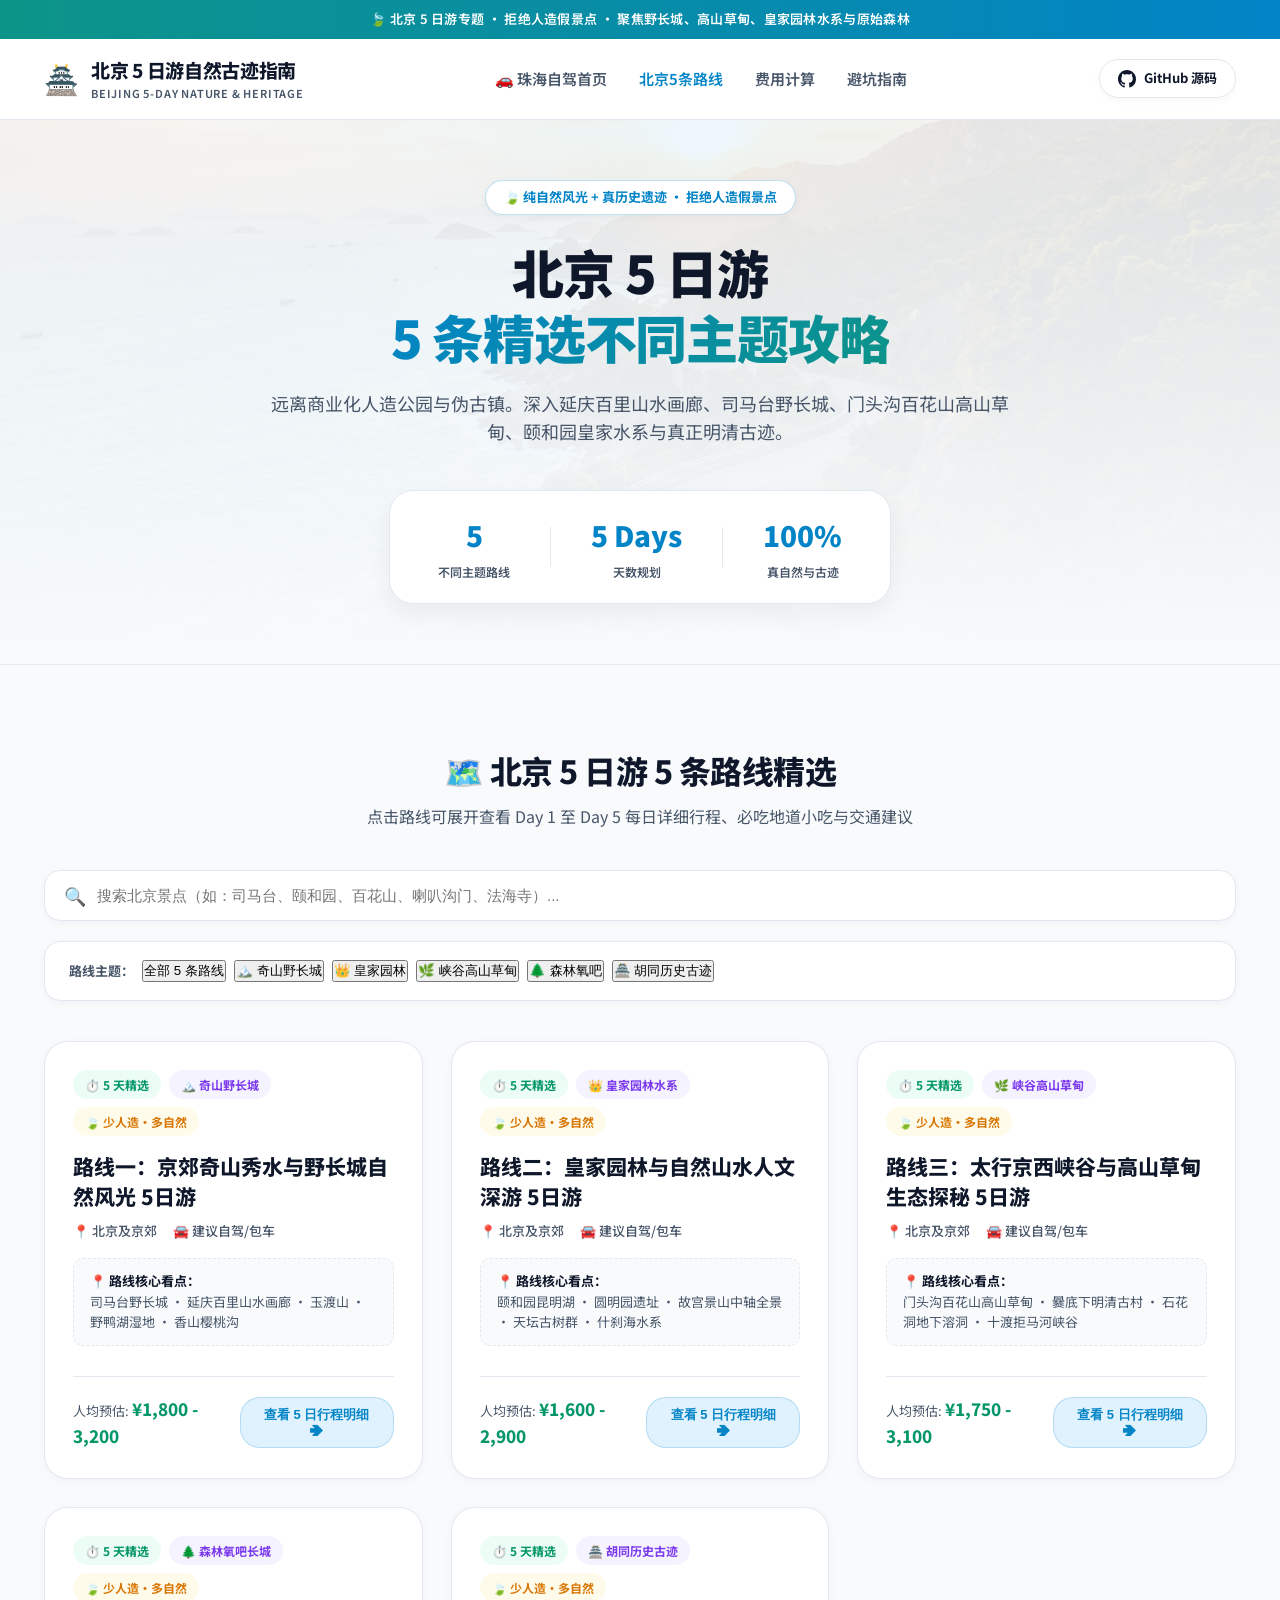
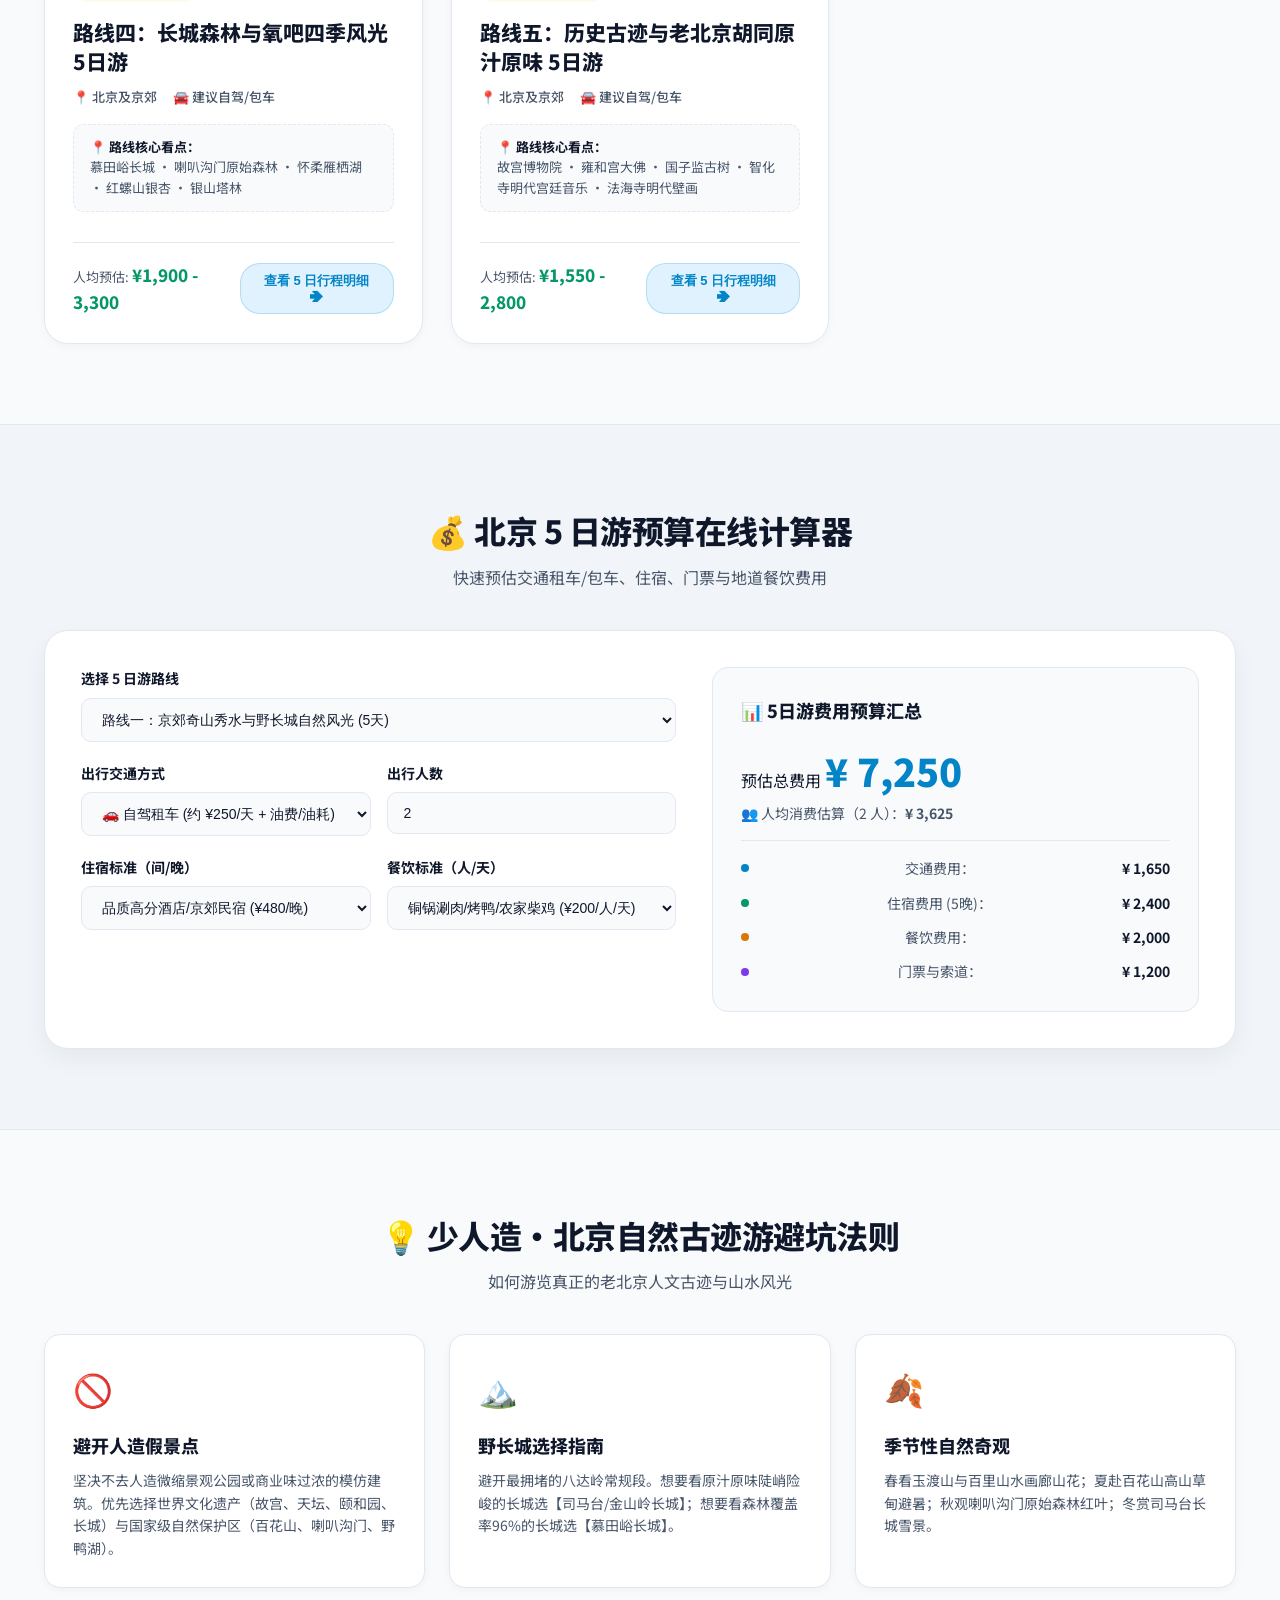
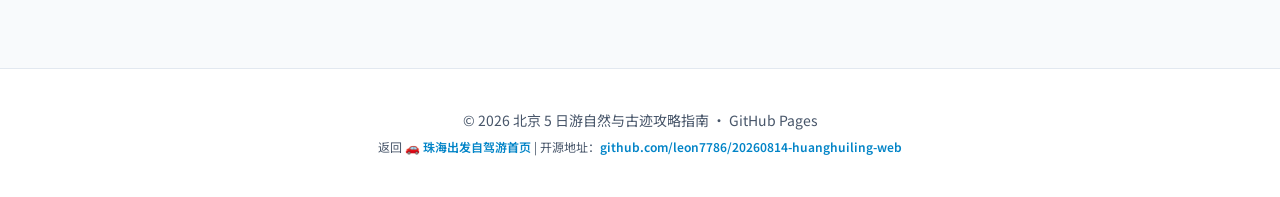
==== beijing-5days.html @ 75455cc8 "feat: Add Beijing 5-day nature and heritage travel page with 5 itineraries" ====
<!DOCTYPE html>
<html lang="zh-CN">
<head>
  <meta charset="UTF-8">
  <meta name="viewport" content="width=device-width, initial-scale=1.0">
  <title>北京 5 日游精选攻略 · 少人造多自然古迹 (5条线路大全)</title>
  <meta name="description" content="北京 5 日游纯自然风光与历史古迹精选攻略，涵盖野长城、高山草甸、皇家山水园林、京郊天坑峡谷与地道胡同，拒绝人造假景点。">
  <meta name="keywords" content="北京5日游, 北京自驾游, 司马台长城, 颐和园, 百花山, 喇叭沟门, 百里山水画廊, 野鸭湖">
  
  <!-- Fonts -->
  <link rel="preconnect" href="https://fonts.googleapis.com">
  <link rel="preconnect" href="https://fonts.gstatic.com" crossorigin>
  <link href="https://fonts.googleapis.com/css2?family=Noto+Sans+SC:wght@300;400;500;700;900&family=Plus+Jakarta+Sans:wght@400;600;700;800&display=swap" rel="stylesheet">
  
  <!-- Styles -->
  <link rel="stylesheet" href="css/style.css">
</head>
<body>

  <!-- Top Announcement Bar -->
  <div class="top-announcement">
    <span>🍃 北京 5 日游专题 · 拒绝人造假景点 · 聚焦野长城、高山草甸、皇家园林水系与原始森林</span>
  </div>

  <!-- Header / Navigation -->
  <header class="navbar">
    <div class="container nav-content">
      <div class="logo">
        <span class="logo-icon">🏯</span>
        <div class="logo-text">
          <span class="brand-title">北京 5 日游自然古迹指南</span>
          <span class="brand-subtitle">Beijing 5-Day Nature & Heritage</span>
        </div>
      </div>
      <nav class="nav-links">
        <a href="index.html" class="nav-link">🚗 珠海自驾首页</a>
        <a href="#routes" class="nav-link active">北京5条路线</a>
        <a href="#calculator" class="nav-link">费用计算</a>
        <a href="#guide" class="nav-link">避坑指南</a>
      </nav>
      <a href="https://github.com/leon7786/20260814-huanghuiling-web" target="_blank" class="github-btn">
        <svg width="18" height="18" viewBox="0 0 24 24" fill="currentColor"><path d="M12 0C5.37 0 0 5.37 0 12c0 5.31 3.435 9.795 8.205 11.385.6.105.825-.255.825-.57 0-.285-.015-1.23-.015-2.235-3.015.555-3.795-.735-4.035-1.41-.135-.345-.72-1.41-1.23-1.695-.42-.225-1.02-.78-.015-.795.945-.015 1.62.87 1.845 1.23 1.08 1.815 2.805 1.305 3.495.99.105-.78.42-1.305.765-1.605-2.67-.3-5.46-1.335-5.46-5.925 0-1.305.465-2.385 1.23-3.225-.12-.3-.54-1.53.12-3.18 0 0 1.005-.315 3.3 1.23.96-.27 1.98-.405 3-.405s2.04.135 3 .405c2.295-1.56 3.3-1.23 3.3-1.23.66 1.65.24 2.88.12 3.18.765.84 1.23 1.905 1.23 3.225 0 4.605-2.805 5.625-5.475 5.925.435.375.81 1.095.81 2.22 0 1.605-.015 2.895-.015 3.3 0 .315.225.69.825.57A12.02 12.02 0 0024 12c0-6.63-5.37-12-12-12z"/></svg>
        GitHub 源码
      </a>
    </div>
  </header>

  <!-- Hero Section -->
  <section class="hero">
    <div class="hero-bg" style="background-image: url('images/hero.jpg');"></div>
    <div class="hero-overlay"></div>
    <div class="container hero-content">
      <div class="badge-pill">🍃 纯自然风光 + 真历史遗迹 · 拒绝人造假景点</div>
      <h1 class="hero-title">北京 5 日游<br><span class="highlight-text">5 条精选不同主题攻略</span></h1>
      <p class="hero-desc">远离商业化人造公园与伪古镇。深入延庆百里山水画廊、司马台野长城、门头沟百花山高山草甸、颐和园皇家水系与真正明清古迹。</p>
      
      <!-- Quick Stats Counter -->
      <div class="hero-stats">
        <div class="stat-card">
          <span class="stat-num">5</span>
          <span class="stat-label">不同主题路线</span>
        </div>
        <div class="stat-divider"></div>
        <div class="stat-card">
          <span class="stat-num">5 Days</span>
          <span class="stat-label">天数规划</span>
        </div>
        <div class="stat-divider"></div>
        <div class="stat-card">
          <span class="stat-num">100%</span>
          <span class="stat-label">真自然与古迹</span>
        </div>
      </div>
    </div>
  </section>

  <!-- Route Search & Filter Section -->
  <section id="routes" class="section">
    <div class="container">
      <div class="section-header">
        <h2 class="section-title">🗺️ 北京 5 日游 5 条路线精选</h2>
        <p class="section-subtitle">点击路线可展开查看 Day 1 至 Day 5 每日详细行程、必吃地道小吃与交通建议</p>
      </div>

      <!-- Controls & Search -->
      <div class="control-panel">
        <div class="search-box">
          <span class="search-icon">🔍</span>
          <input type="text" id="bjSearchInput" placeholder="搜索北京景点（如：司马台、颐和园、百花山、喇叭沟门、法海寺）...">
        </div>

        <div class="filter-bar">
          <div class="filter-group">
            <span class="filter-label">路线主题：</span>
            <button class="bj-filter-btn active" data-theme="all">全部 5 条路线</button>
            <button class="bj-filter-btn" data-theme="wild">🏔️ 奇山野长城</button>
            <button class="bj-filter-btn" data-theme="imperial">👑 皇家园林</button>
            <button class="bj-filter-btn" data-theme="meadow">🌿 峡谷高山草甸</button>
            <button class="bj-filter-btn" data-theme="forest">🌲 森林氧吧</button>
            <button class="bj-filter-btn" data-theme="heritage">🏯 胡同历史古迹</button>
          </div>
        </div>
      </div>

      <!-- Routes Cards Grid -->
      <div class="routes-grid" id="bjRoutesContainer">
        <!-- Rendered dynamically via js/beijing.js -->
      </div>
    </div>
  </section>

  <!-- Interactive Detail Modal -->
  <div class="modal-overlay" id="routeModal">
    <div class="modal-card">
      <button class="modal-close" id="modalClose">&times;</button>
      <div class="modal-header" id="modalHeader"></div>
      <div class="modal-body" id="modalBody"></div>
      <div class="modal-footer" id="modalFooter">
        <button class="btn-secondary" onclick="window.print()">🖨️ 打印/导出行程</button>
        <button class="btn-primary" onclick="closeModal()">关闭</button>
      </div>
    </div>
  </div>

  <!-- Beijing Budget Calculator Section -->
  <section id="calculator" class="section alt-bg">
    <div class="container">
      <div class="section-header">
        <h2 class="section-title">💰 北京 5 日游预算在线计算器</h2>
        <p class="section-subtitle">快速预估交通租车/包车、住宿、门票与地道餐饮费用</p>
      </div>

      <div class="calculator-card">
        <div class="calc-form">
          <div class="form-group">
            <label>选择 5 日游路线</label>
            <select id="bjCalcRoute" class="form-control">
              <option value="1">路线一：京郊奇山秀水与野长城自然风光 (5天)</option>
              <option value="2">路线二：皇家园林与自然山水人文深游 (5天)</option>
              <option value="3">路线三：太行京西峡谷与高山草甸生态探秘 (5天)</option>
              <option value="4">路线四：长城森林与氧吧四季风光 (5天)</option>
              <option value="5">路线五：历史古迹与老北京胡同原汁原味 (5天)</option>
            </select>
          </div>

          <div class="form-row">
            <div class="form-group">
              <label>出行交通方式</label>
              <select id="bjCalcTransport" class="form-control">
                <option value="rental">🚗 自驾租车 (约 ¥250/天 + 油费/油耗)</option>
                <option value="subway">🚇 公交地铁/打车结合 (约 ¥60/人/天)</option>
                <option value="charter">🚐 京郊景区包车 (约 ¥600/天)</option>
              </select>
            </div>
            <div class="form-group">
              <label>出行人数</label>
              <input type="number" id="bjCalcPeople" class="form-control" value="2" min="1" max="6">
            </div>
          </div>

          <div class="form-row">
            <div class="form-group">
              <label>住宿标准（间/晚）</label>
              <select id="bjCalcHotel" class="form-control">
                <option value="280">经济舒适连锁 (¥280/晚)</option>
                <option value="480" selected>品质高分酒店/京郊民宿 (¥480/晚)</option>
                <option value="850">高端观景/四合院精品 (¥850/晚)</option>
              </select>
            </div>
            <div class="form-group">
              <label>餐饮标准（人/天）</label>
              <select id="bjCalcFood" class="form-control">
                <option value="100">平价小吃与面馆 (¥100/人/天)</option>
                <option value="200" selected>铜锅涮肉/烤鸭/农家柴鸡 (¥200/人/天)</option>
                <option value="350">精致宫廷菜与高分餐馆 (¥350/人/天)</option>
              </select>
            </div>
          </div>
        </div>

        <div class="calc-result">
          <h3 class="result-title">📊 5日游费用预算汇总</h3>
          <div class="result-total">
            <span class="total-label">预估总费用</span>
            <span class="total-amount" id="bjTotalAmount">¥ 4,850</span>
          </div>
          <div class="result-per-person">
            👥 人均消费估算（<span id="bjPeopleCountText">2</span> 人）：<strong id="bjPerPersonAmount">¥ 2,425</strong>
          </div>
          
          <div class="result-breakdown">
            <div class="bd-item"><span class="dot fuel"></span> 交通费用：<strong id="bjBdTrans">¥ 1,250</strong></div>
            <div class="bd-item"><span class="dot hotel"></span> 住宿费用 (5晚)：<strong id="bjBdHotel">¥ 2,400</strong></div>
            <div class="bd-item"><span class="dot food"></span> 餐饮费用：<strong id="bjBdFood">¥ 2,000</strong></div>
            <div class="bd-item"><span class="dot tolls"></span> 门票与索道：<strong id="bjBdTickets">¥ 600</strong></div>
          </div>
        </div>
      </div>
    </div>
  </section>

  <!-- Beijing Travel Tips Section -->
  <section id="guide" class="section">
    <div class="container">
      <div class="section-header">
        <h2 class="section-title">💡 少人造·北京自然古迹游避坑法则</h2>
        <p class="section-subtitle">如何游览真正的老北京人文古迹与山水风光</p>
      </div>

      <div class="guide-grid">
        <div class="guide-card">
          <div class="guide-icon">🚫</div>
          <h3>避开人造假景点</h3>
          <p>坚决不去人造微缩景观公园或商业味过浓的模仿建筑。优先选择世界文化遗产（故宫、天坛、颐和园、长城）与国家级自然保护区（百花山、喇叭沟门、野鸭湖）。</p>
        </div>

        <div class="guide-card">
          <div class="guide-icon">🏔️</div>
          <h3>野长城选择指南</h3>
          <p>避开最拥堵的八达岭常规段。想要看原汁原味陡峭险峻的长城选【司马台/金山岭长城】；想要看森林覆盖率96%的长城选【慕田峪长城】。</p>
        </div>

        <div class="guide-card">
          <div class="guide-icon">🍂</div>
          <h3>季节性自然奇观</h3>
          <p>春看玉渡山与百里山水画廊山花；夏赴百花山高山草甸避暑；秋观喇叭沟门原始森林红叶；冬赏司马台长城雪景。</p>
        </div>
      </div>
    </div>
  </section>

  <!-- Footer -->
  <footer class="footer">
    <div class="container footer-content">
      <p>© 2026 北京 5 日游自然与古迹攻略指南 · GitHub Pages</p>
      <p class="footer-sub">返回 <a href="index.html">🚗 珠海出发自驾游首页</a> | 开源地址：<a href="https://github.com/leon7786/20260814-huanghuiling-web" target="_blank">github.com/leon7786/20260814-huanghuiling-web</a></p>
    </div>
  </footer>

  <script src="js/beijing.js"></script>
</body>
</html>
---- css/style.css ----
/* 🎨 珠海自驾游指南 - 浅色清新风格 (Light Fresh Theme) */
:root {
  --bg-main: #f8fafc;
  --bg-card: #ffffff;
  --bg-card-hover: #ffffff;
  --bg-alt: #f1f5f9;
  --bg-accent: #e0f2fe;

  --text-main: #0f172a;
  --text-muted: #475569;
  --text-dim: #94a3b8;
  
  --primary: #0284c7;
  --primary-hover: #0369a1;
  --primary-light: #e0f2fe;
  --primary-glow: rgba(2, 132, 199, 0.12);

  --accent-emerald: #059669;
  --accent-emerald-bg: #ecfdf5;
  --accent-amber: #d97706;
  --accent-amber-bg: #fffbeb;
  --accent-purple: #7c3aed;
  --accent-purple-bg: #f5f3ff;
  --accent-rose: #e11d48;
  --accent-rose-bg: #fff1f2;

  --border-color: #e2e8f0;
  --border-active: #0284c7;
  
  --shadow-sm: 0 2px 8px rgba(15, 23, 42, 0.04);
  --shadow-md: 0 10px 25px rgba(15, 23, 42, 0.05);
  --shadow-lg: 0 20px 40px rgba(15, 23, 42, 0.08);

  --radius-sm: 10px;
  --radius-md: 16px;
  --radius-lg: 24px;
  
  --font-sans: 'Noto Sans SC', 'Plus Jakarta Sans', system-ui, -apple-system, sans-serif;
  --transition: all 0.3s cubic-bezier(0.4, 0, 0.2, 1);
}

* {
  box-sizing: border-box;
  margin: 0;
  padding: 0;
}

body {
  background-color: var(--bg-main);
  color: var(--text-main);
  font-family: var(--font-sans);
  line-height: 1.6;
  -webkit-font-smoothing: antialiased;
}

.container {
  max-width: 1240px;
  margin: 0 auto;
  padding: 0 24px;
}

/* Top Announcement Bar */
.top-announcement {
  background: linear-gradient(90deg, #0d9488 0%, #0284c7 100%);
  color: #ffffff;
  text-align: center;
  font-size: 13px;
  font-weight: 600;
  padding: 9px 16px;
  letter-spacing: 0.3px;
}

/* Header & Navbar */
.navbar {
  position: sticky;
  top: 0;
  z-index: 100;
  background: rgba(255, 255, 255, 0.88);
  backdrop-filter: blur(16px);
  border-bottom: 1px solid var(--border-color);
  padding: 16px 0;
}

.nav-content {
  display: flex;
  align-items: center;
  justify-content: space-between;
}

.logo {
  display: flex;
  align-items: center;
  gap: 12px;
}

.logo-icon {
  font-size: 28px;
}

.logo-text {
  display: flex;
  flex-direction: column;
}

.brand-title {
  font-weight: 800;
  font-size: 19px;
  color: var(--text-main);
  letter-spacing: -0.3px;
}

.brand-subtitle {
  font-size: 11px;
  color: var(--text-muted);
  text-transform: uppercase;
  letter-spacing: 0.8px;
  font-weight: 600;
}

.nav-links {
  display: flex;
  gap: 32px;
}

.nav-link {
  color: var(--text-muted);
  text-decoration: none;
  font-weight: 600;
  font-size: 15px;
  transition: var(--transition);
}

.nav-link:hover, .nav-link.active {
  color: var(--primary);
}

.github-btn {
  display: flex;
  align-items: center;
  gap: 8px;
  background: #ffffff;
  border: 1px solid var(--border-color);
  color: var(--text-main);
  padding: 8px 18px;
  border-radius: 30px;
  font-size: 13px;
  font-weight: 700;
  text-decoration: none;
  box-shadow: var(--shadow-sm);
  transition: var(--transition);
}

.github-btn:hover {
  background: var(--primary);
  color: #ffffff;
  border-color: var(--primary);
}

/* Hero Section */
.hero {
  position: relative;
  min-height: 520px;
  display: flex;
  align-items: center;
  justify-content: center;
  text-align: center;
  overflow: hidden;
  border-bottom: 1px solid var(--border-color);
  background: radial-gradient(circle at 50% 10%, #e0f2fe 0%, #f8fafc 70%);
}

.hero-bg {
  position: absolute;
  top: 0;
  left: 0;
  width: 100%;
  height: 100%;
  background-size: cover;
  background-position: center;
  opacity: 0.18;
  filter: saturate(1.2);
}

.hero-overlay {
  position: absolute;
  top: 0;
  left: 0;
  width: 100%;
  height: 100%;
  background: linear-gradient(180deg, rgba(248, 250, 252, 0.4) 0%, #f8fafc 100%);
}

.hero-content {
  position: relative;
  z-index: 2;
  padding: 60px 24px;
}

.badge-pill {
  display: inline-block;
  padding: 6px 18px;
  background: #ffffff;
  border: 1px solid rgba(2, 132, 199, 0.25);
  border-radius: 30px;
  color: var(--primary);
  font-size: 13px;
  font-weight: 700;
  margin-bottom: 24px;
  box-shadow: var(--shadow-sm);
}

.hero-title {
  font-size: 52px;
  font-weight: 900;
  line-height: 1.25;
  letter-spacing: -1.2px;
  color: var(--text-main);
  margin-bottom: 20px;
}

.highlight-text {
  background: linear-gradient(135deg, #0284c7 0%, #0d9488 100%);
  -webkit-background-clip: text;
  -webkit-text-fill-color: transparent;
}

.hero-desc {
  font-size: 18px;
  color: var(--text-muted);
  max-width: 740px;
  margin: 0 auto 44px;
  font-weight: 400;
}

.hero-stats {
  display: inline-flex;
  align-items: center;
  gap: 40px;
  background: #ffffff;
  padding: 22px 48px;
  border-radius: var(--radius-lg);
  border: 1px solid var(--border-color);
  box-shadow: var(--shadow-md);
}

.stat-card {
  display: flex;
  flex-direction: column;
  align-items: center;
}

.stat-num {
  font-size: 28px;
  font-weight: 900;
  color: var(--primary);
}

.stat-label {
  font-size: 12px;
  color: var(--text-muted);
  margin-top: 4px;
  font-weight: 600;
}

.stat-divider {
  width: 1px;
  height: 40px;
  background: var(--border-color);
}

/* Section General */
.section {
  padding: 80px 0;
}

.alt-bg {
  background: var(--bg-alt);
  border-top: 1px solid var(--border-color);
  border-bottom: 1px solid var(--border-color);
}

.section-header {
  text-align: center;
  margin-bottom: 40px;
}

.section-title {
  font-size: 32px;
  font-weight: 800;
  letter-spacing: -0.5px;
  color: var(--text-main);
}

.section-subtitle {
  color: var(--text-muted);
  font-size: 16px;
  margin-top: 8px;
}

/* Controls & Search */
.control-panel {
  display: flex;
  flex-direction: column;
  gap: 20px;
  margin-bottom: 40px;
}

.search-box {
  position: relative;
  width: 100%;
}

.search-icon {
  position: absolute;
  left: 20px;
  top: 50%;
  transform: translateY(-50%);
  font-size: 18px;
  color: var(--text-muted);
}

.search-box input {
  width: 100%;
  background: #ffffff;
  border: 1px solid var(--border-color);
  border-radius: var(--radius-md);
  padding: 16px 20px 16px 52px;
  color: var(--text-main);
  font-size: 15px;
  outline: none;
  box-shadow: var(--shadow-sm);
  transition: var(--transition);
}

.search-box input:focus {
  border-color: var(--primary);
  box-shadow: 0 0 0 4px var(--primary-glow);
}

.filter-bar {
  display: flex;
  flex-wrap: wrap;
  justify-content: space-between;
  align-items: center;
  gap: 16px;
  background: #ffffff;
  padding: 18px 24px;
  border-radius: var(--radius-md);
  border: 1px solid var(--border-color);
  box-shadow: var(--shadow-sm);
}

.filter-group {
  display: flex;
  align-items: center;
  gap: 8px;
  flex-wrap: wrap;
}

.filter-label {
  font-size: 13px;
  color: var(--text-muted);
  font-weight: 700;
}

.filter-btn {
  background: #f1f5f9;
  border: 1px solid transparent;
  color: var(--text-muted);
  padding: 7px 16px;
  border-radius: 20px;
  font-size: 13px;
  font-weight: 600;
  cursor: pointer;
  transition: var(--transition);
}

.filter-btn:hover {
  background: #e2e8f0;
  color: var(--text-main);
}

.filter-btn.active {
  background: var(--primary);
  color: #ffffff;
  font-weight: 700;
  box-shadow: 0 4px 12px var(--primary-glow);
}

/* Routes Grid & Card */
.routes-grid {
  display: grid;
  grid-template-columns: repeat(auto-fill, minmax(360px, 1fr));
  gap: 28px;
}

.route-card {
  background: #ffffff;
  border: 1px solid var(--border-color);
  border-radius: var(--radius-lg);
  padding: 28px;
  display: flex;
  flex-direction: column;
  justify-content: space-between;
  transition: var(--transition);
  cursor: pointer;
  position: relative;
  box-shadow: var(--shadow-sm);
}

.route-card:hover {
  transform: translateY(-6px);
  border-color: var(--primary);
  box-shadow: var(--shadow-lg), 0 0 20px var(--primary-glow);
}

.route-badge-row {
  display: flex;
  flex-wrap: wrap;
  gap: 8px;
  margin-bottom: 16px;
}

.tag-badge {
  padding: 5px 12px;
  border-radius: 20px;
  font-size: 12px;
  font-weight: 700;
}

.tag-badge.duration { background: var(--accent-emerald-bg); color: var(--accent-emerald); }
.tag-badge.theme { background: var(--accent-purple-bg); color: var(--accent-purple); }
.tag-badge.season { background: var(--accent-amber-bg); color: var(--accent-amber); }

.route-title {
  font-size: 21px;
  font-weight: 800;
  color: var(--text-main);
  margin-bottom: 10px;
  line-height: 1.4;
}

.route-meta-row {
  display: flex;
  gap: 16px;
  font-size: 13px;
  color: var(--text-muted);
  margin-bottom: 16px;
  font-weight: 500;
}

.route-stops {
  font-size: 13px;
  color: var(--text-muted);
  background: #f8fafc;
  padding: 12px 16px;
  border-radius: var(--radius-sm);
  border: 1px dashed var(--border-color);
  margin-bottom: 22px;
  line-height: 1.6;
}

.route-stops strong {
  color: var(--text-main);
}

.route-card-footer {
  display: flex;
  align-items: center;
  justify-content: space-between;
  border-top: 1px solid var(--border-color);
  padding-top: 18px;
  margin-top: 8px;
}

.budget-estimate {
  font-size: 13px;
  color: var(--text-muted);
}

.budget-num {
  color: var(--accent-emerald);
  font-weight: 800;
  font-size: 17px;
}

.btn-detail {
  background: var(--primary-light);
  color: var(--primary);
  border: 1px solid rgba(2, 132, 199, 0.2);
  padding: 8px 18px;
  border-radius: 20px;
  font-size: 13px;
  font-weight: 700;
  transition: var(--transition);
}

.route-card:hover .btn-detail {
  background: var(--primary);
  color: #ffffff;
}

/* Modal Styling */
.modal-overlay {
  position: fixed;
  top: 0;
  left: 0;
  width: 100%;
  height: 100%;
  background: rgba(15, 23, 42, 0.5);
  backdrop-filter: blur(8px);
  z-index: 200;
  display: flex;
  align-items: center;
  justify-content: center;
  padding: 24px;
  opacity: 0;
  visibility: hidden;
  transition: var(--transition);
}

.modal-overlay.active {
  opacity: 1;
  visibility: visible;
}

.modal-card {
  background: #ffffff;
  border: 1px solid var(--border-color);
  border-radius: var(--radius-lg);
  width: 100%;
  max-width: 920px;
  max-height: 88vh;
  display: flex;
  flex-direction: column;
  position: relative;
  box-shadow: 0 25px 60px rgba(15, 23, 42, 0.2);
  overflow: hidden;
}

.modal-close {
  position: absolute;
  top: 20px;
  right: 20px;
  background: #f1f5f9;
  border: none;
  color: var(--text-main);
  font-size: 22px;
  width: 36px;
  height: 36px;
  border-radius: 50%;
  cursor: pointer;
  z-index: 10;
  transition: var(--transition);
}

.modal-close:hover {
  background: var(--accent-rose);
  color: #ffffff;
}

.modal-header {
  padding: 28px 32px 20px;
  border-bottom: 1px solid var(--border-color);
  background: #fafafa;
}

.modal-title {
  font-size: 24px;
  font-weight: 800;
  color: var(--text-main);
  margin-bottom: 8px;
}

.modal-subtitle {
  color: var(--text-muted);
  font-size: 14px;
}

.modal-body {
  padding: 28px 32px;
  overflow-y: auto;
  flex: 1;
}

.modal-footer {
  padding: 16px 32px;
  border-top: 1px solid var(--border-color);
  background: #fafafa;
  display: flex;
  justify-content: flex-end;
  gap: 12px;
}

.btn-primary {
  background: var(--primary);
  color: #ffffff;
  border: none;
  padding: 10px 22px;
  border-radius: 20px;
  font-weight: 700;
  cursor: pointer;
  box-shadow: 0 4px 12px var(--primary-glow);
}

.btn-secondary {
  background: #ffffff;
  color: var(--text-main);
  border: 1px solid var(--border-color);
  padding: 10px 22px;
  border-radius: 20px;
  font-weight: 600;
  cursor: pointer;
}

/* Timeline */
.timeline {
  display: flex;
  flex-direction: column;
  gap: 20px;
}

.timeline-item {
  display: flex;
  gap: 20px;
}

.timeline-day {
  background: var(--primary);
  color: #ffffff;
  font-weight: 900;
  font-size: 13px;
  padding: 6px 14px;
  border-radius: 20px;
  height: fit-content;
  white-space: nowrap;
}

.timeline-content {
  background: #f8fafc;
  border: 1px solid var(--border-color);
  padding: 18px 22px;
  border-radius: var(--radius-md);
  flex: 1;
}

.tl-title {
  font-size: 17px;
  font-weight: 800;
  color: var(--text-main);
  margin-bottom: 6px;
}

.tl-meta {
  font-size: 13px;
  color: var(--text-muted);
  margin-bottom: 10px;
  font-weight: 500;
}

.tl-desc {
  font-size: 14px;
  color: var(--text-muted);
  line-height: 1.6;
}

.tl-food {
  margin-top: 12px;
  font-size: 13px;
  font-weight: 600;
  color: var(--accent-amber);
  background: var(--accent-amber-bg);
  padding: 6px 14px;
  border-radius: 8px;
  display: inline-block;
}

/* Calculator Card */
.calculator-card {
  display: grid;
  grid-template-columns: 1.1fr 0.9fr;
  gap: 36px;
  background: #ffffff;
  border: 1px solid var(--border-color);
  border-radius: var(--radius-lg);
  padding: 36px;
  box-shadow: var(--shadow-md);
}

.form-group {
  display: flex;
  flex-direction: column;
  gap: 8px;
  margin-bottom: 20px;
}

.form-group label {
  font-size: 14px;
  font-weight: 700;
  color: var(--text-main);
}

.form-control {
  background: #f8fafc;
  border: 1px solid var(--border-color);
  color: var(--text-main);
  padding: 12px 16px;
  border-radius: var(--radius-sm);
  font-size: 14px;
  outline: none;
  transition: var(--transition);
}

.form-control:focus {
  border-color: var(--primary);
  background: #ffffff;
  box-shadow: 0 0 0 4px var(--primary-glow);
}

.form-row {
  display: grid;
  grid-template-columns: 1fr 1fr;
  gap: 16px;
}

.calc-result {
  background: #f8fafc;
  border: 1px solid var(--border-color);
  border-radius: var(--radius-md);
  padding: 28px;
  display: flex;
  flex-direction: column;
  justify-content: space-between;
}

.result-title {
  font-size: 18px;
  font-weight: 800;
  color: var(--text-main);
  margin-bottom: 16px;
}

.total-amount {
  font-size: 38px;
  font-weight: 900;
  color: var(--primary);
}

.result-per-person {
  font-size: 14px;
  color: var(--text-muted);
  padding-bottom: 16px;
  border-bottom: 1px solid var(--border-color);
  margin-bottom: 16px;
}

/* Progress bar for breakdown */
.budget-bar-container {
  height: 10px;
  background: #e2e8f0;
  border-radius: 5px;
  display: flex;
  overflow: hidden;
  margin-bottom: 20px;
}

.budget-bar-item { height: 100%; transition: var(--transition); }
.budget-bar-item.fuel { background: var(--primary); }
.budget-bar-item.tolls { background: var(--accent-purple); }
.budget-bar-item.hotel { background: var(--accent-emerald); }
.budget-bar-item.food { background: var(--accent-amber); }

.result-breakdown {
  display: flex;
  flex-direction: column;
  gap: 12px;
}

.bd-item {
  display: flex;
  align-items: center;
  justify-content: space-between;
  font-size: 14px;
  color: var(--text-muted);
}

.bd-item strong {
  color: var(--text-main);
}

.bd-item .dot {
  width: 8px;
  height: 8px;
  border-radius: 50%;
  display: inline-block;
  margin-right: 8px;
}

.dot.fuel { background: var(--primary); }
.dot.tolls { background: var(--accent-purple); }
.dot.hotel { background: var(--accent-emerald); }
.dot.food { background: var(--accent-amber); }

/* Checklist Grid */
.checklist-grid {
  display: grid;
  grid-template-columns: repeat(auto-fit, minmax(320px, 1fr));
  gap: 24px;
}

.checklist-card {
  background: #ffffff;
  border: 1px solid var(--border-color);
  border-radius: var(--radius-md);
  padding: 26px;
  box-shadow: var(--shadow-sm);
}

.cl-header {
  font-size: 16px;
  font-weight: 800;
  color: var(--text-main);
  margin-bottom: 16px;
  padding-bottom: 10px;
  border-bottom: 1px solid var(--border-color);
}

.cl-list {
  list-style: none;
  display: flex;
  flex-direction: column;
  gap: 14px;
}

.cl-list li {
  display: flex;
  align-items: center;
  gap: 12px;
  font-size: 14px;
  color: var(--text-muted);
}

.cl-list input[type="checkbox"] {
  width: 18px;
  height: 18px;
  accent-color: var(--primary);
  cursor: pointer;
}

.cl-list label { cursor: pointer; }

/* Guide Section */
.guide-grid {
  display: grid;
  grid-template-columns: repeat(auto-fit, minmax(300px, 1fr));
  gap: 24px;
}

.guide-card {
  background: #ffffff;
  border: 1px solid var(--border-color);
  border-radius: var(--radius-md);
  padding: 28px;
  box-shadow: var(--shadow-sm);
}

.guide-icon {
  font-size: 32px;
  margin-bottom: 16px;
}

.guide-card h3 {
  font-size: 18px;
  font-weight: 800;
  color: var(--text-main);
  margin-bottom: 10px;
}

.guide-card p {
  font-size: 14px;
  color: var(--text-muted);
  line-height: 1.6;
}

/* Footer */
.footer {
  padding: 40px 0;
  border-top: 1px solid var(--border-color);
  text-align: center;
  color: var(--text-muted);
  font-size: 14px;
  background: #ffffff;
}

.footer a {
  color: var(--primary);
  text-decoration: none;
  font-weight: 600;
}

.footer-sub {
  margin-top: 6px;
  font-size: 12px;
}

@media (max-width: 900px) {
  .hero-title { font-size: 36px; }
  .hero-stats { flex-direction: column; gap: 16px; width: 100%; }
  .stat-divider { width: 100%; height: 1px; }
  .calculator-card { grid-template-columns: 1fr; }
  .form-row { grid-template-columns: 1fr; }
  .nav-links { display: none; }
}
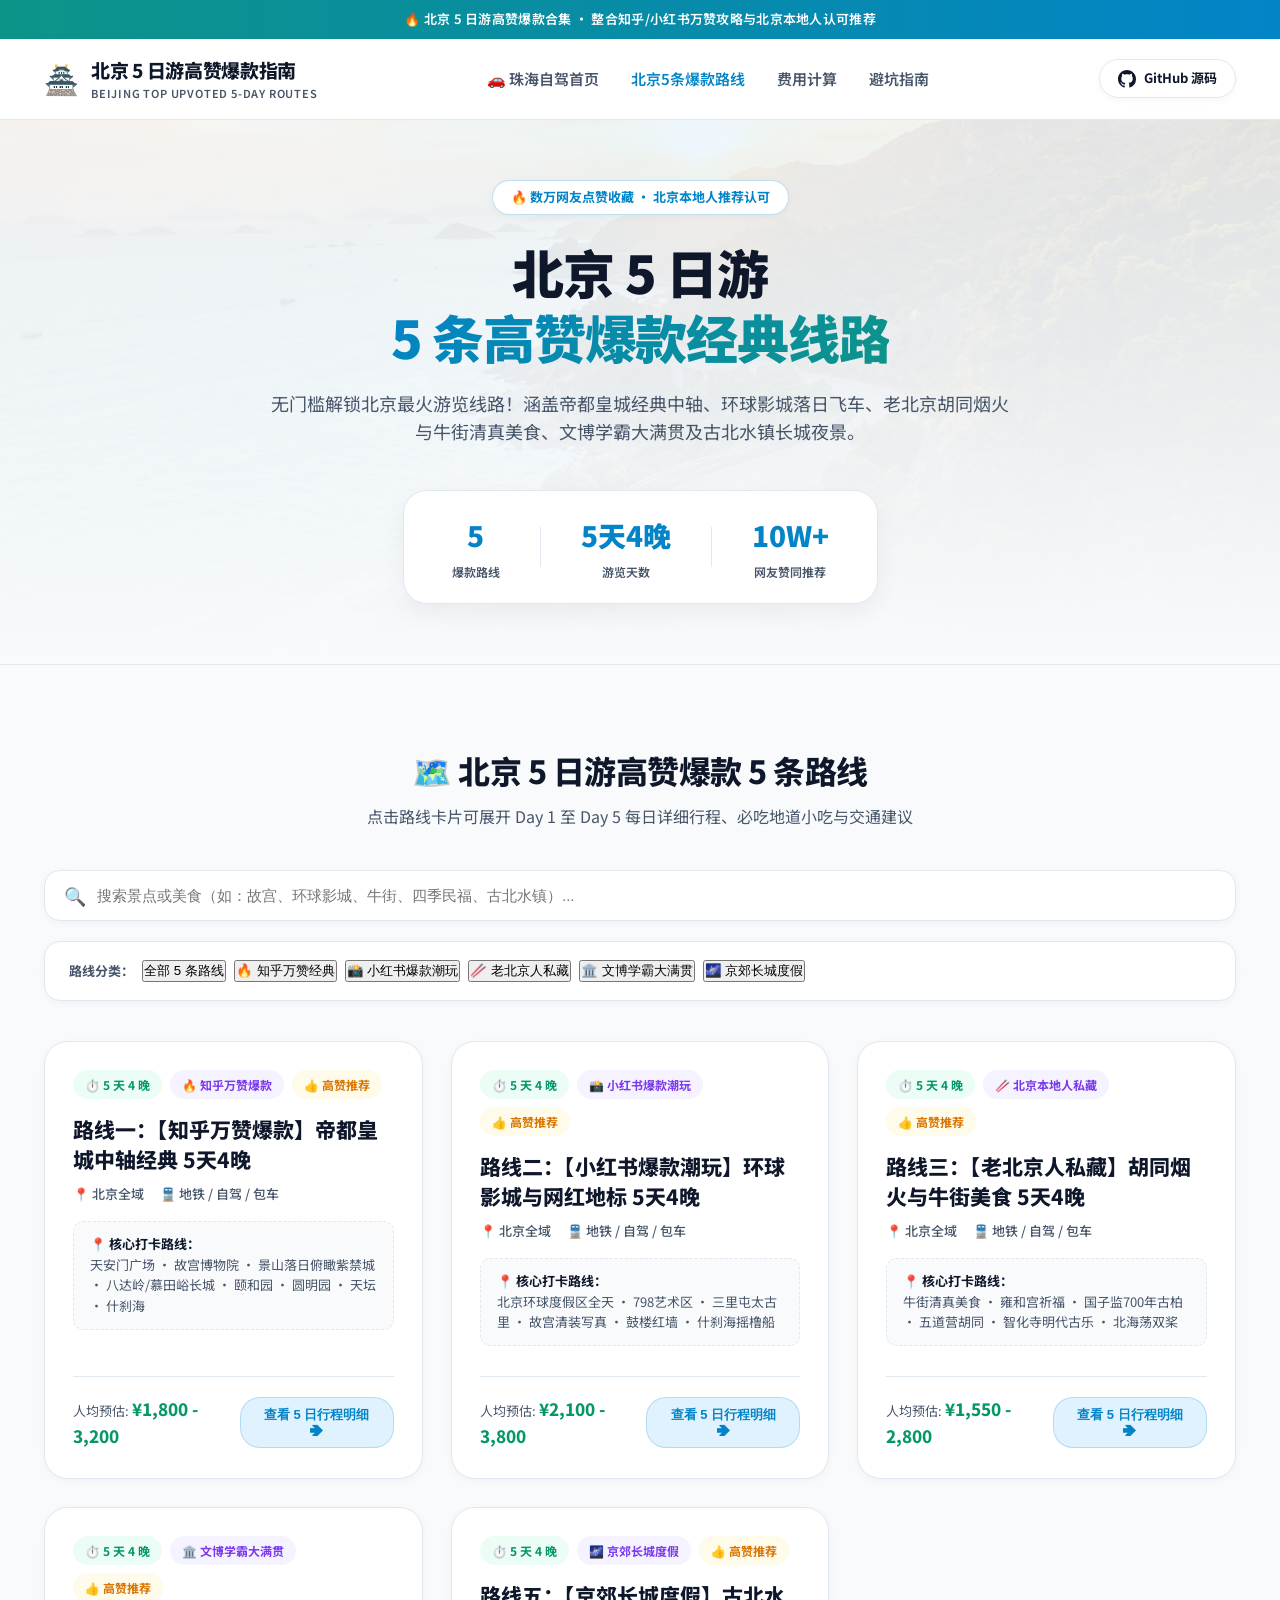
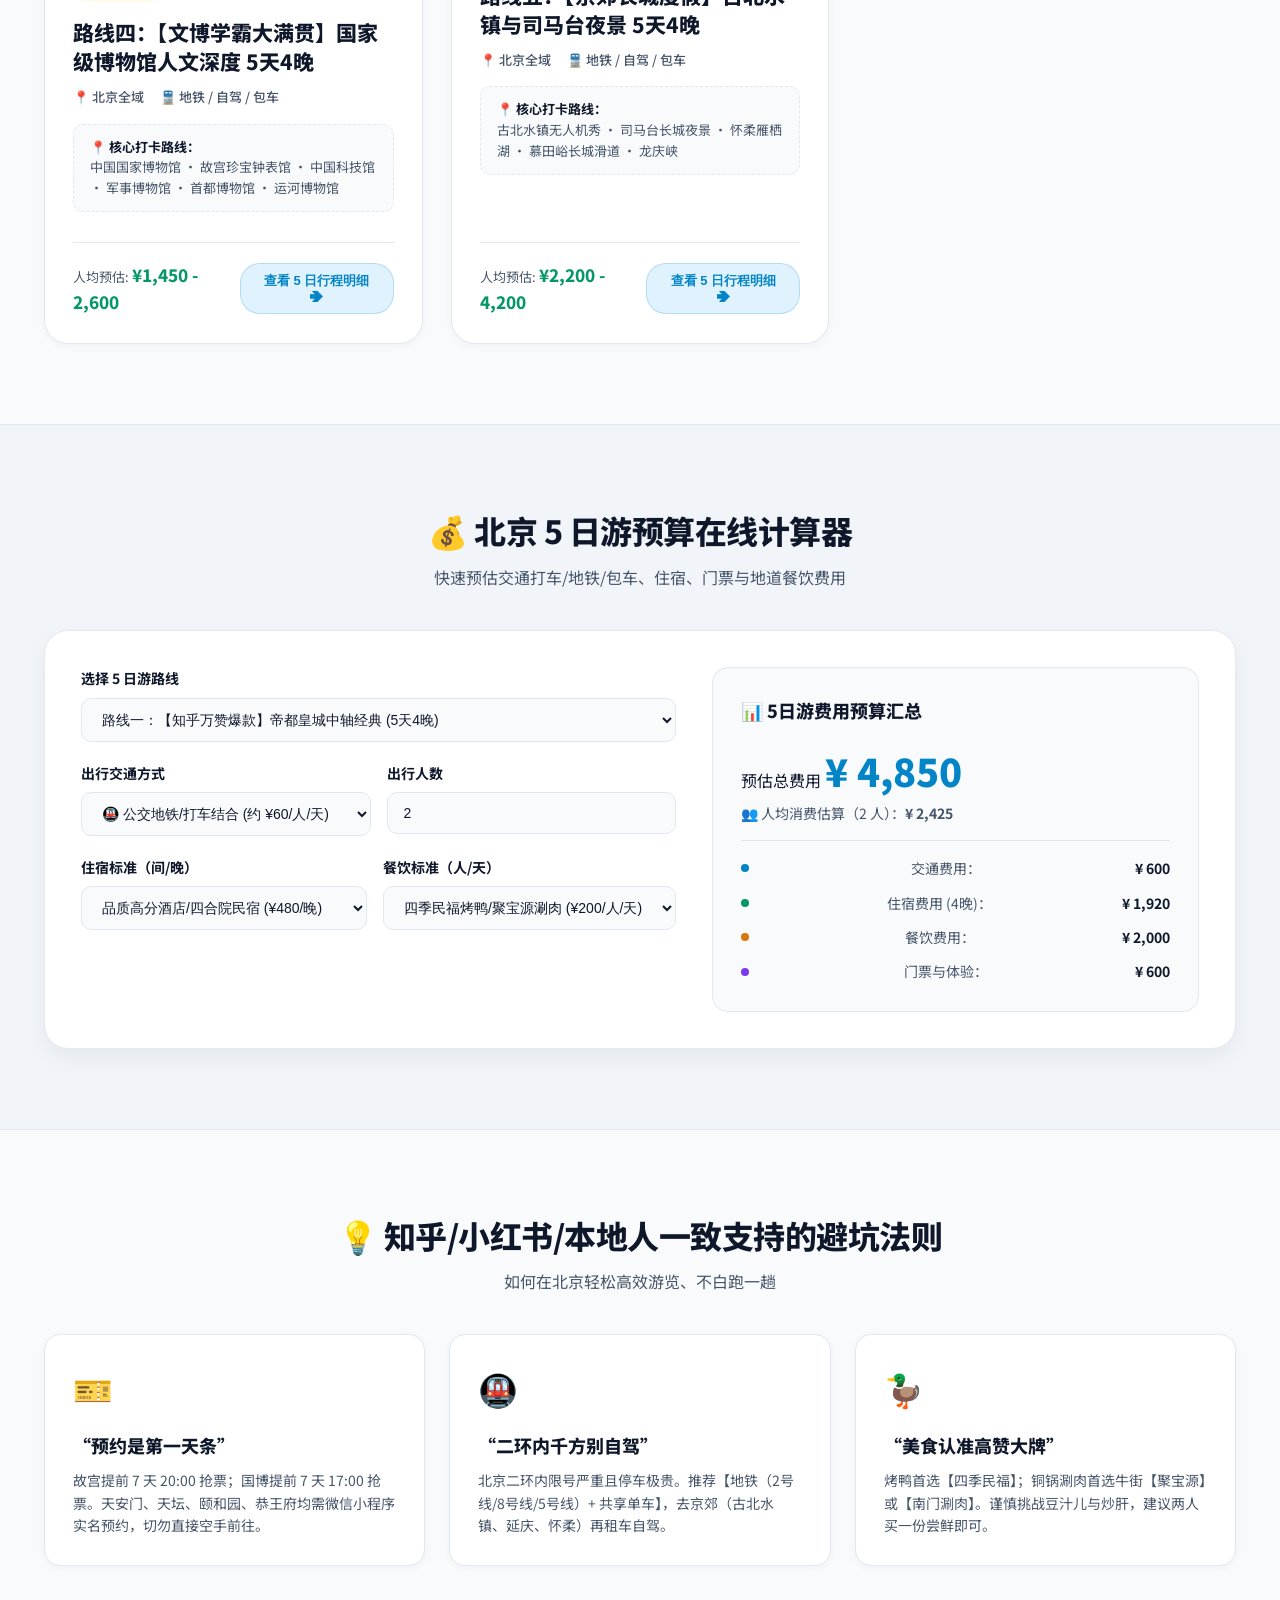
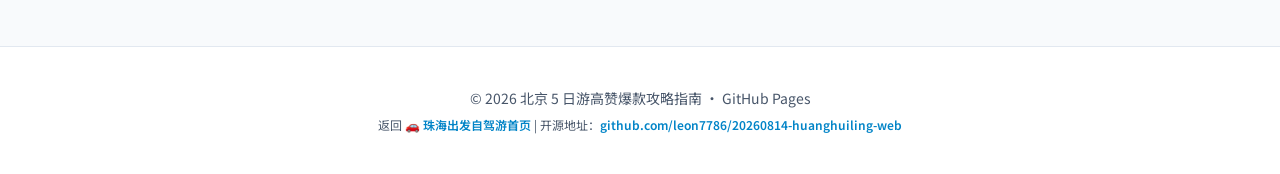
==== commit e3ea265f: "refactor: Update Beijing 5-day itineraries to high-upvote, high-comment, and local-endorsed routes" ====
--- a/beijing-5days.html
+++ b/beijing-5days.html
@@ -3,9 +3,9 @@
 <head>
   <meta charset="UTF-8">
   <meta name="viewport" content="width=device-width, initial-scale=1.0">
-  <title>北京 5 日游精选攻略 · 少人造多自然古迹 (5条线路大全)</title>
-  <meta name="description" content="北京 5 日游纯自然风光与历史古迹精选攻略，涵盖野长城、高山草甸、皇家山水园林、京郊天坑峡谷与地道胡同，拒绝人造假景点。">
-  <meta name="keywords" content="北京5日游, 北京自驾游, 司马台长城, 颐和园, 百花山, 喇叭沟门, 百里山水画廊, 野鸭湖">
+  <title>北京 5 日游高赞爆款攻略 · 知乎/小红书万赞 & 本地人认可 (5条线路全集)</title>
+  <meta name="description" content="北京 5 日游高赞爆款游览路线，集合知乎与小红书数万收藏评论及北京本地人实测推荐：帝都皇城经典中轴、环球影城潮玩、牛街胡同美食、文博学霸大满贯与古北水镇夜景。">
+  <meta name="keywords" content="北京5日游, 北京旅游路线, 知乎高赞北京攻略, 小红书北京爆款, 故宫, 环球影城, 牛街美食, 司马台长城">
   
   <!-- Fonts -->
   <link rel="preconnect" href="https://fonts.googleapis.com">
@@ -19,7 +19,7 @@
 
   <!-- Top Announcement Bar -->
   <div class="top-announcement">
-    <span>🍃 北京 5 日游专题 · 拒绝人造假景点 · 聚焦野长城、高山草甸、皇家园林水系与原始森林</span>
+    <span>🔥 北京 5 日游高赞爆款合集 · 整合知乎/小红书万赞攻略与北京本地人认可推荐</span>
   </div>
 
   <!-- Header / Navigation -->
@@ -28,13 +28,13 @@
       <div class="logo">
         <span class="logo-icon">🏯</span>
         <div class="logo-text">
-          <span class="brand-title">北京 5 日游自然古迹指南</span>
-          <span class="brand-subtitle">Beijing 5-Day Nature & Heritage</span>
+          <span class="brand-title">北京 5 日游高赞爆款指南</span>
+          <span class="brand-subtitle">Beijing Top Upvoted 5-Day Routes</span>
         </div>
       </div>
       <nav class="nav-links">
         <a href="index.html" class="nav-link">🚗 珠海自驾首页</a>
-        <a href="#routes" class="nav-link active">北京5条路线</a>
+        <a href="#routes" class="nav-link active">北京5条爆款路线</a>
         <a href="#calculator" class="nav-link">费用计算</a>
         <a href="#guide" class="nav-link">避坑指南</a>
       </nav>
@@ -50,25 +50,25 @@
     <div class="hero-bg" style="background-image: url('images/hero.jpg');"></div>
     <div class="hero-overlay"></div>
     <div class="container hero-content">
-      <div class="badge-pill">🍃 纯自然风光 + 真历史遗迹 · 拒绝人造假景点</div>
-      <h1 class="hero-title">北京 5 日游<br><span class="highlight-text">5 条精选不同主题攻略</span></h1>
-      <p class="hero-desc">远离商业化人造公园与伪古镇。深入延庆百里山水画廊、司马台野长城、门头沟百花山高山草甸、颐和园皇家水系与真正明清古迹。</p>
+      <div class="badge-pill">🔥 数万网友点赞收藏 · 北京本地人推荐认可</div>
+      <h1 class="hero-title">北京 5 日游<br><span class="highlight-text">5 条高赞爆款经典线路</span></h1>
+      <p class="hero-desc">无门槛解锁北京最火游览线路！涵盖帝都皇城经典中轴、环球影城落日飞车、老北京胡同烟火与牛街清真美食、文博学霸大满贯及古北水镇长城夜景。</p>
       
       <!-- Quick Stats Counter -->
       <div class="hero-stats">
         <div class="stat-card">
           <span class="stat-num">5</span>
-          <span class="stat-label">不同主题路线</span>
+          <span class="stat-label">爆款路线</span>
         </div>
         <div class="stat-divider"></div>
         <div class="stat-card">
-          <span class="stat-num">5 Days</span>
-          <span class="stat-label">天数规划</span>
+          <span class="stat-num">5天4晚</span>
+          <span class="stat-label">游览天数</span>
         </div>
         <div class="stat-divider"></div>
         <div class="stat-card">
-          <span class="stat-num">100%</span>
-          <span class="stat-label">真自然与古迹</span>
+          <span class="stat-num">10W+</span>
+          <span class="stat-label">网友赞同推荐</span>
         </div>
       </div>
     </div>
@@ -78,26 +78,26 @@
   <section id="routes" class="section">
     <div class="container">
       <div class="section-header">
-        <h2 class="section-title">🗺️ 北京 5 日游 5 条路线精选</h2>
-        <p class="section-subtitle">点击路线可展开查看 Day 1 至 Day 5 每日详细行程、必吃地道小吃与交通建议</p>
+        <h2 class="section-title">🗺️ 北京 5 日游高赞爆款 5 条路线</h2>
+        <p class="section-subtitle">点击路线卡片可展开 Day 1 至 Day 5 每日详细行程、必吃地道小吃与交通建议</p>
       </div>
 
       <!-- Controls & Search -->
       <div class="control-panel">
         <div class="search-box">
           <span class="search-icon">🔍</span>
-          <input type="text" id="bjSearchInput" placeholder="搜索北京景点（如：司马台、颐和园、百花山、喇叭沟门、法海寺）...">
+          <input type="text" id="bjSearchInput" placeholder="搜索景点或美食（如：故宫、环球影城、牛街、四季民福、古北水镇）...">
         </div>
 
         <div class="filter-bar">
           <div class="filter-group">
-            <span class="filter-label">路线主题：</span>
+            <span class="filter-label">路线分类：</span>
             <button class="bj-filter-btn active" data-theme="all">全部 5 条路线</button>
-            <button class="bj-filter-btn" data-theme="wild">🏔️ 奇山野长城</button>
-            <button class="bj-filter-btn" data-theme="imperial">👑 皇家园林</button>
-            <button class="bj-filter-btn" data-theme="meadow">🌿 峡谷高山草甸</button>
-            <button class="bj-filter-btn" data-theme="forest">🌲 森林氧吧</button>
-            <button class="bj-filter-btn" data-theme="heritage">🏯 胡同历史古迹</button>
+            <button class="bj-filter-btn" data-theme="classic">🔥 知乎万赞经典</button>
+            <button class="bj-filter-btn" data-theme="trending">📸 小红书爆款潮玩</button>
+            <button class="bj-filter-btn" data-theme="foodie">🥢 老北京人私藏</button>
+            <button class="bj-filter-btn" data-theme="museum">🏛️ 文博学霸大满贯</button>
+            <button class="bj-filter-btn" data-theme="gubei">🌌 京郊长城度假</button>
           </div>
         </div>
       </div>
@@ -127,7 +127,7 @@
     <div class="container">
       <div class="section-header">
         <h2 class="section-title">💰 北京 5 日游预算在线计算器</h2>
-        <p class="section-subtitle">快速预估交通租车/包车、住宿、门票与地道餐饮费用</p>
+        <p class="section-subtitle">快速预估交通打车/地铁/包车、住宿、门票与地道餐饮费用</p>
       </div>
 
       <div class="calculator-card">
@@ -135,11 +135,11 @@
           <div class="form-group">
             <label>选择 5 日游路线</label>
             <select id="bjCalcRoute" class="form-control">
-              <option value="1">路线一：京郊奇山秀水与野长城自然风光 (5天)</option>
-              <option value="2">路线二：皇家园林与自然山水人文深游 (5天)</option>
-              <option value="3">路线三：太行京西峡谷与高山草甸生态探秘 (5天)</option>
-              <option value="4">路线四：长城森林与氧吧四季风光 (5天)</option>
-              <option value="5">路线五：历史古迹与老北京胡同原汁原味 (5天)</option>
+              <option value="1">路线一：【知乎万赞爆款】帝都皇城中轴经典 (5天4晚)</option>
+              <option value="2">路线二：【小红书爆款潮玩】环球影城与网红地标 (5天4晚)</option>
+              <option value="3">路线三：【老北京人私藏】胡同烟火与牛街美食 (5天4晚)</option>
+              <option value="4">路线四：【文博学霸大满贯】国家级博物馆人文深度 (5天4晚)</option>
+              <option value="5">路线五：【京郊长城度假】古北水镇与司马台夜景 (5天4晚)</option>
             </select>
           </div>
 
@@ -147,8 +147,8 @@
             <div class="form-group">
               <label>出行交通方式</label>
               <select id="bjCalcTransport" class="form-control">
+                <option value="subway">🚇 公交地铁/打车结合 (约 ¥60/人/天)</option>
                 <option value="rental">🚗 自驾租车 (约 ¥250/天 + 油费/油耗)</option>
-                <option value="subway">🚇 公交地铁/打车结合 (约 ¥60/人/天)</option>
                 <option value="charter">🚐 京郊景区包车 (约 ¥600/天)</option>
               </select>
             </div>
@@ -163,16 +163,16 @@
               <label>住宿标准（间/晚）</label>
               <select id="bjCalcHotel" class="form-control">
                 <option value="280">经济舒适连锁 (¥280/晚)</option>
-                <option value="480" selected>品质高分酒店/京郊民宿 (¥480/晚)</option>
-                <option value="850">高端观景/四合院精品 (¥850/晚)</option>
+                <option value="480" selected>品质高分酒店/四合院民宿 (¥480/晚)</option>
+                <option value="850">高端观景/品牌精品 (¥850/晚)</option>
               </select>
             </div>
             <div class="form-group">
               <label>餐饮标准（人/天）</label>
-              <select id="bjCalcFood" class="form-control">
+              <select id="calcFood" class="form-control">
                 <option value="100">平价小吃与面馆 (¥100/人/天)</option>
-                <option value="200" selected>铜锅涮肉/烤鸭/农家柴鸡 (¥200/人/天)</option>
-                <option value="350">精致宫廷菜与高分餐馆 (¥350/人/天)</option>
+                <option value="200" selected>四季民福烤鸭/聚宝源涮肉 (¥200/人/天)</option>
+                <option value="350">精致宫廷菜与高端餐馆 (¥350/人/天)</option>
               </select>
             </div>
           </div>
@@ -189,10 +189,10 @@
           </div>
           
           <div class="result-breakdown">
-            <div class="bd-item"><span class="dot fuel"></span> 交通费用：<strong id="bjBdTrans">¥ 1,250</strong></div>
-            <div class="bd-item"><span class="dot hotel"></span> 住宿费用 (5晚)：<strong id="bjBdHotel">¥ 2,400</strong></div>
+            <div class="bd-item"><span class="dot fuel"></span> 交通费用：<strong id="bjBdTrans">¥ 600</strong></div>
+            <div class="bd-item"><span class="dot hotel"></span> 住宿费用 (4晚)：<strong id="bjBdHotel">¥ 1,920</strong></div>
             <div class="bd-item"><span class="dot food"></span> 餐饮费用：<strong id="bjBdFood">¥ 2,000</strong></div>
-            <div class="bd-item"><span class="dot tolls"></span> 门票与索道：<strong id="bjBdTickets">¥ 600</strong></div>
+            <div class="bd-item"><span class="dot tolls"></span> 门票与体验：<strong id="bjBdTickets">¥ 600</strong></div>
           </div>
         </div>
       </div>
@@ -203,27 +203,27 @@
   <section id="guide" class="section">
     <div class="container">
       <div class="section-header">
-        <h2 class="section-title">💡 少人造·北京自然古迹游避坑法则</h2>
-        <p class="section-subtitle">如何游览真正的老北京人文古迹与山水风光</p>
+        <h2 class="section-title">💡 知乎/小红书/本地人一致支持的避坑法则</h2>
+        <p class="section-subtitle">如何在北京轻松高效游览、不白跑一趟</p>
       </div>
 
       <div class="guide-grid">
         <div class="guide-card">
-          <div class="guide-icon">🚫</div>
-          <h3>避开人造假景点</h3>
-          <p>坚决不去人造微缩景观公园或商业味过浓的模仿建筑。优先选择世界文化遗产（故宫、天坛、颐和园、长城）与国家级自然保护区（百花山、喇叭沟门、野鸭湖）。</p>
+          <div class="guide-icon">🎫</div>
+          <h3>“预约是第一天条”</h3>
+          <p>故宫提前 7 天 20:00 抢票；国博提前 7 天 17:00 抢票。天安门、天坛、颐和园、恭王府均需微信小程序实名预约，切勿直接空手前往。</p>
         </div>
 
         <div class="guide-card">
-          <div class="guide-icon">🏔️</div>
-          <h3>野长城选择指南</h3>
-          <p>避开最拥堵的八达岭常规段。想要看原汁原味陡峭险峻的长城选【司马台/金山岭长城】；想要看森林覆盖率96%的长城选【慕田峪长城】。</p>
+          <div class="guide-icon">🚇</div>
+          <h3>“二环内千方别自驾”</h3>
+          <p>北京二环内限号严重且停车极贵。推荐【地铁（2号线/8号线/5号线）+ 共享单车】，去京郊（古北水镇、延庆、怀柔）再租车自驾。</p>
         </div>
 
         <div class="guide-card">
-          <div class="guide-icon">🍂</div>
-          <h3>季节性自然奇观</h3>
-          <p>春看玉渡山与百里山水画廊山花；夏赴百花山高山草甸避暑；秋观喇叭沟门原始森林红叶；冬赏司马台长城雪景。</p>
+          <div class="guide-icon">🦆</div>
+          <h3>“美食认准高赞大牌”</h3>
+          <p>烤鸭首选【四季民福】；铜锅涮肉首选牛街【聚宝源】或【南门涮肉】。谨慎挑战豆汁儿与炒肝，建议两人买一份尝鲜即可。</p>
         </div>
       </div>
     </div>
@@ -232,7 +232,7 @@
   <!-- Footer -->
   <footer class="footer">
     <div class="container footer-content">
-      <p>© 2026 北京 5 日游自然与古迹攻略指南 · GitHub Pages</p>
+      <p>© 2026 北京 5 日游高赞爆款攻略指南 · GitHub Pages</p>
       <p class="footer-sub">返回 <a href="index.html">🚗 珠海出发自驾游首页</a> | 开源地址：<a href="https://github.com/leon7786/20260814-huanghuiling-web" target="_blank">github.com/leon7786/20260814-huanghuiling-web</a></p>
     </div>
   </footer>
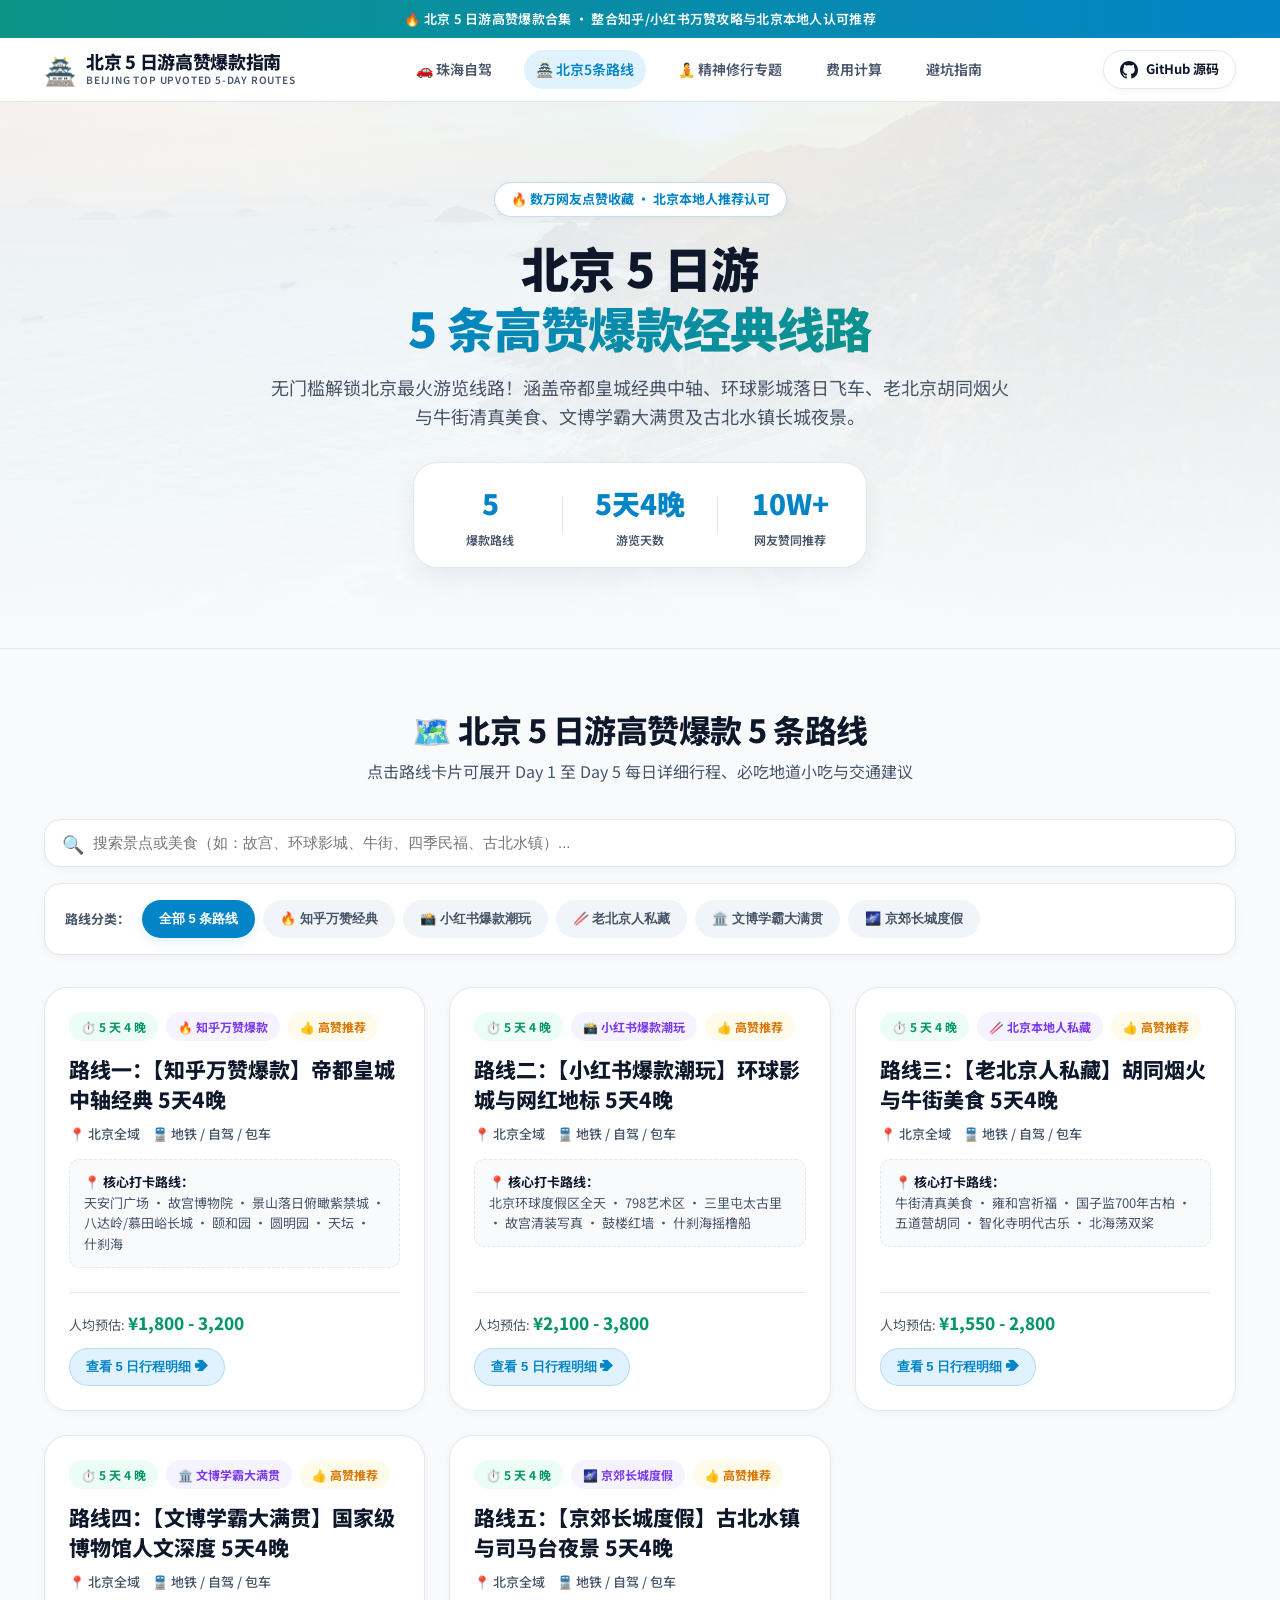
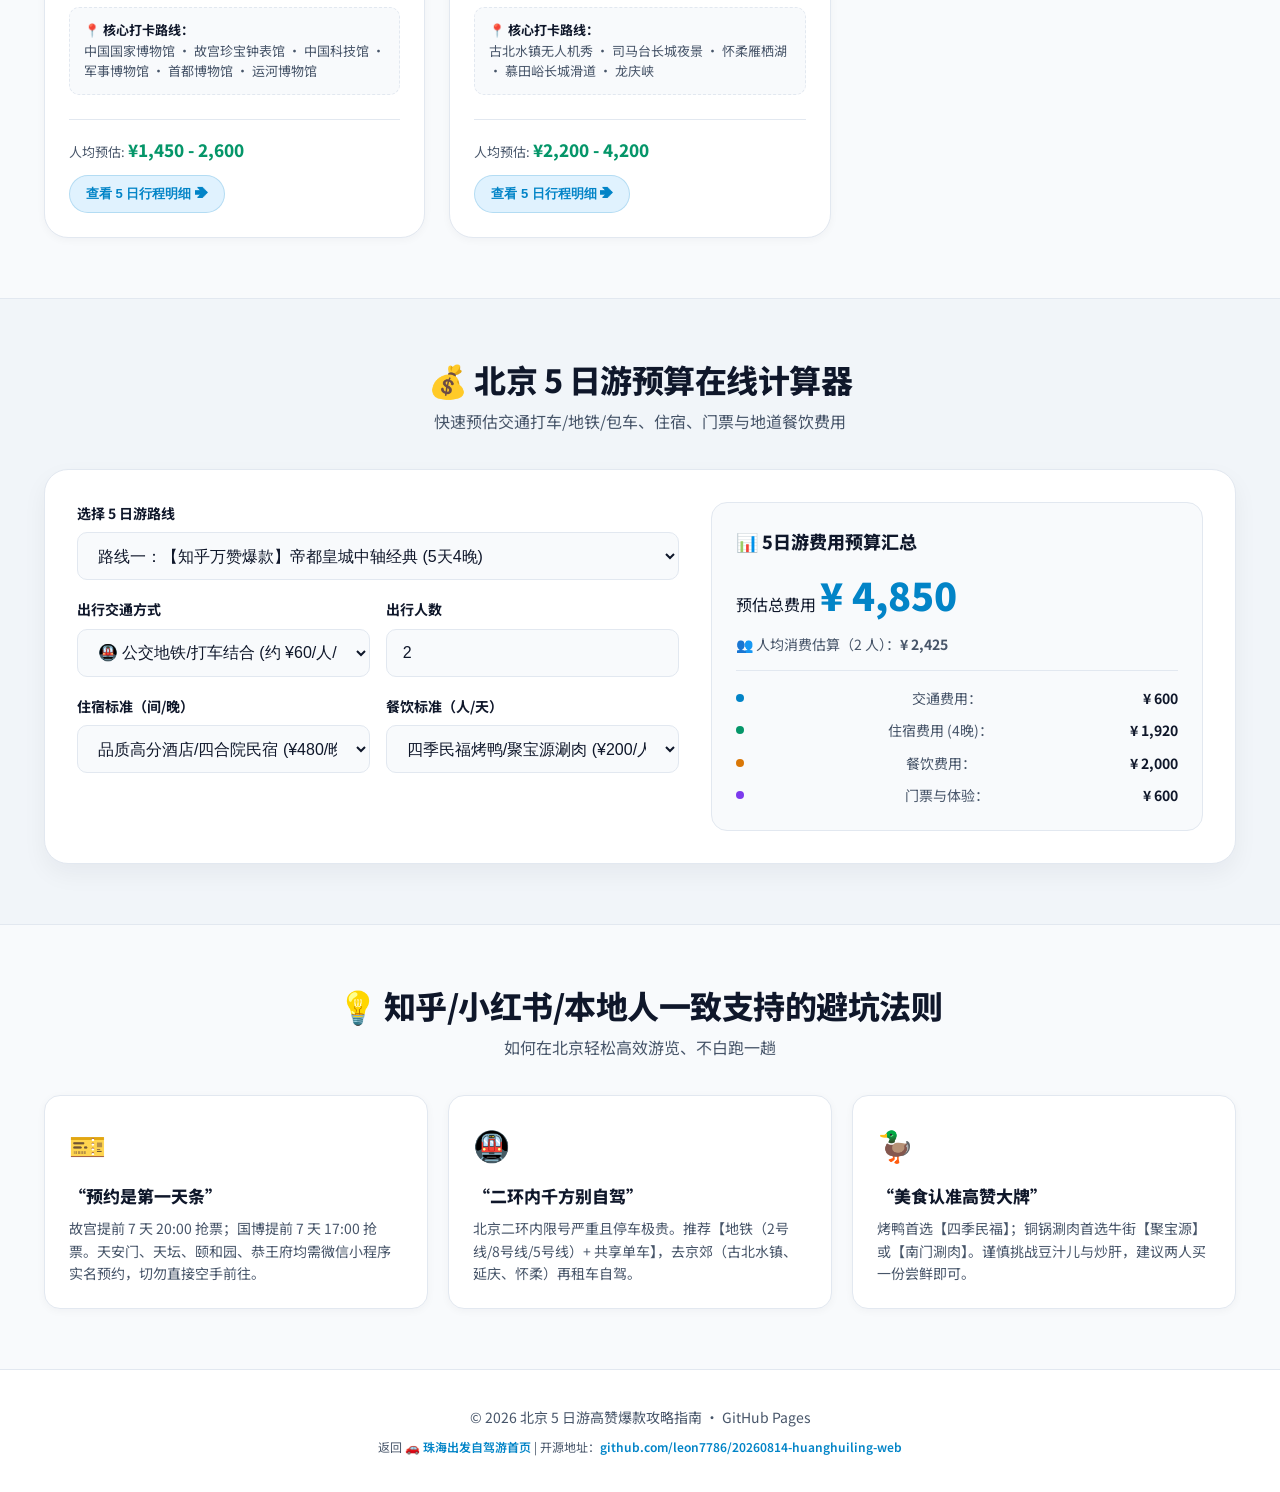
==== commit 84ee8b94: "feat: Implement full responsive layout adapting to PC, iPad (portrait/landscape), iPhone, and Androi" ====
--- a/beijing-5days.html
+++ b/beijing-5days.html
@@ -33,8 +33,9 @@
         </div>
       </div>
       <nav class="nav-links">
-        <a href="index.html" class="nav-link">🚗 珠海自驾首页</a>
-        <a href="#routes" class="nav-link active">北京5条爆款路线</a>
+        <a href="index.html" class="nav-link">🚗 珠海自驾</a>
+        <a href="#routes" class="nav-link active">🏯 北京5条路线</a>
+        <a href="spiritual-practice.html" class="nav-link">🧘 精神修行专题</a>
         <a href="#calculator" class="nav-link">费用计算</a>
         <a href="#guide" class="nav-link">避坑指南</a>
       </nav>
--- a/css/style.css
+++ b/css/style.css
@@ -1,4 +1,4 @@
-/* 🎨 珠海自驾游指南 - 浅色清新风格 (Light Fresh Theme) */
+/* 🎨 珠海自驾游指南 & 北京专题 & 精神修行 - 浅色清新全响应式风格 (Universal Responsive Theme) */
 :root {
   --bg-main: #f8fafc;
   --bg-card: #ffffff;
@@ -35,14 +35,23 @@
   --radius-md: 16px;
   --radius-lg: 24px;
   
-  --font-sans: 'Noto Sans SC', 'Plus Jakarta Sans', system-ui, -apple-system, sans-serif;
-  --transition: all 0.3s cubic-bezier(0.4, 0, 0.2, 1);
-}
-
-* {
+  --font-sans: 'Noto Sans SC', 'Plus Jakarta Sans', -apple-system, BlinkMacSystemFont, "Segoe UI", Roboto, "Helvetica Neue", Arial, sans-serif;
+  --transition: all 0.25s cubic-bezier(0.4, 0, 0.2, 1);
+}
+
+/* Base Reset & Box Sizing */
+*, *::before, *::after {
   box-sizing: border-box;
   margin: 0;
   padding: 0;
+  -webkit-tap-highlight-color: transparent;
+}
+
+html {
+  scroll-behavior: smooth;
+  font-size: 16px;
+  overflow-x: hidden;
+  width: 100%;
 }
 
 body {
@@ -51,9 +60,15 @@
   font-family: var(--font-sans);
   line-height: 1.6;
   -webkit-font-smoothing: antialiased;
-}
-
+  -moz-osx-font-smoothing: grayscale;
+  overflow-x: hidden;
+  width: 100%;
+  position: relative;
+}
+
+/* Fluid Container */
 .container {
+  width: 100%;
   max-width: 1240px;
   margin: 0 auto;
   padding: 0 24px;
@@ -66,8 +81,16 @@
   text-align: center;
   font-size: 13px;
   font-weight: 600;
-  padding: 9px 16px;
+  padding: 10px 16px;
   letter-spacing: 0.3px;
+  line-height: 1.4;
+  word-break: break-word;
+}
+
+.top-announcement a {
+  color: #ffffff;
+  text-decoration: underline;
+  font-weight: 700;
 }
 
 /* Header & Navbar */
@@ -75,26 +98,31 @@
   position: sticky;
   top: 0;
   z-index: 100;
-  background: rgba(255, 255, 255, 0.88);
+  background: rgba(255, 255, 255, 0.92);
   backdrop-filter: blur(16px);
+  -webkit-backdrop-filter: blur(16px);
   border-bottom: 1px solid var(--border-color);
-  padding: 16px 0;
+  padding: 12px 0;
 }
 
 .nav-content {
   display: flex;
   align-items: center;
   justify-content: space-between;
+  gap: 16px;
 }
 
 .logo {
   display: flex;
   align-items: center;
-  gap: 12px;
+  gap: 10px;
+  text-decoration: none;
+  flex-shrink: 0;
 }
 
 .logo-icon {
-  font-size: 28px;
+  font-size: 26px;
+  line-height: 1;
 }
 
 .logo-text {
@@ -104,13 +132,14 @@
 
 .brand-title {
   font-weight: 800;
-  font-size: 19px;
+  font-size: 18px;
   color: var(--text-main);
   letter-spacing: -0.3px;
+  line-height: 1.2;
 }
 
 .brand-subtitle {
-  font-size: 11px;
+  font-size: 10px;
   color: var(--text-muted);
   text-transform: uppercase;
   letter-spacing: 0.8px;
@@ -119,35 +148,46 @@
 
 .nav-links {
   display: flex;
-  gap: 32px;
+  align-items: center;
+  gap: 20px;
+  list-style: none;
 }
 
 .nav-link {
   color: var(--text-muted);
   text-decoration: none;
   font-weight: 600;
-  font-size: 15px;
+  font-size: 14px;
+  padding: 8px 12px;
+  border-radius: 20px;
   transition: var(--transition);
+  white-space: nowrap;
+  display: inline-flex;
+  align-items: center;
 }
 
 .nav-link:hover, .nav-link.active {
   color: var(--primary);
+  background: var(--primary-light);
 }
 
 .github-btn {
-  display: flex;
+  display: inline-flex;
   align-items: center;
   gap: 8px;
   background: #ffffff;
   border: 1px solid var(--border-color);
   color: var(--text-main);
-  padding: 8px 18px;
+  padding: 8px 16px;
   border-radius: 30px;
   font-size: 13px;
   font-weight: 700;
   text-decoration: none;
   box-shadow: var(--shadow-sm);
   transition: var(--transition);
+  white-space: nowrap;
+  flex-shrink: 0;
+  min-height: 38px;
 }
 
 .github-btn:hover {
@@ -159,7 +199,7 @@
 /* Hero Section */
 .hero {
   position: relative;
-  min-height: 520px;
+  min-height: 480px;
   display: flex;
   align-items: center;
   justify-content: center;
@@ -167,6 +207,7 @@
   overflow: hidden;
   border-bottom: 1px solid var(--border-color);
   background: radial-gradient(circle at 50% 10%, #e0f2fe 0%, #f8fafc 70%);
+  padding: 40px 0;
 }
 
 .hero-bg {
@@ -193,29 +234,33 @@
 .hero-content {
   position: relative;
   z-index: 2;
-  padding: 60px 24px;
+  padding: 40px 16px;
+  max-width: 960px;
 }
 
 .badge-pill {
   display: inline-block;
-  padding: 6px 18px;
+  padding: 6px 16px;
   background: #ffffff;
   border: 1px solid rgba(2, 132, 199, 0.25);
   border-radius: 30px;
   color: var(--primary);
   font-size: 13px;
   font-weight: 700;
-  margin-bottom: 24px;
+  margin-bottom: 20px;
   box-shadow: var(--shadow-sm);
+  max-width: 100%;
+  word-break: break-word;
 }
 
 .hero-title {
-  font-size: 52px;
+  font-size: clamp(28px, 5.5vw, 48px);
   font-weight: 900;
   line-height: 1.25;
-  letter-spacing: -1.2px;
-  color: var(--text-main);
-  margin-bottom: 20px;
+  letter-spacing: -0.8px;
+  color: var(--text-main);
+  margin-bottom: 16px;
+  word-break: break-word;
 }
 
 .highlight-text {
@@ -225,32 +270,36 @@
 }
 
 .hero-desc {
-  font-size: 18px;
+  font-size: clamp(15px, 2.2vw, 18px);
   color: var(--text-muted);
   max-width: 740px;
-  margin: 0 auto 44px;
+  margin: 0 auto 32px;
   font-weight: 400;
+  line-height: 1.6;
 }
 
 .hero-stats {
   display: inline-flex;
   align-items: center;
-  gap: 40px;
+  justify-content: center;
+  gap: 32px;
   background: #ffffff;
-  padding: 22px 48px;
+  padding: 18px 36px;
   border-radius: var(--radius-lg);
   border: 1px solid var(--border-color);
   box-shadow: var(--shadow-md);
+  flex-wrap: wrap;
 }
 
 .stat-card {
   display: flex;
   flex-direction: column;
   align-items: center;
+  min-width: 80px;
 }
 
 .stat-num {
-  font-size: 28px;
+  font-size: clamp(22px, 3.5vw, 28px);
   font-weight: 900;
   color: var(--primary);
 }
@@ -260,17 +309,18 @@
   color: var(--text-muted);
   margin-top: 4px;
   font-weight: 600;
+  white-space: nowrap;
 }
 
 .stat-divider {
   width: 1px;
-  height: 40px;
+  height: 36px;
   background: var(--border-color);
 }
 
 /* Section General */
 .section {
-  padding: 80px 0;
+  padding: 60px 0;
 }
 
 .alt-bg {
@@ -281,28 +331,30 @@
 
 .section-header {
   text-align: center;
-  margin-bottom: 40px;
+  margin-bottom: 36px;
 }
 
 .section-title {
-  font-size: 32px;
+  font-size: clamp(24px, 4vw, 32px);
   font-weight: 800;
   letter-spacing: -0.5px;
   color: var(--text-main);
+  line-height: 1.3;
 }
 
 .section-subtitle {
   color: var(--text-muted);
-  font-size: 16px;
+  font-size: clamp(14px, 2vw, 16px);
   margin-top: 8px;
+  line-height: 1.5;
 }
 
 /* Controls & Search */
 .control-panel {
   display: flex;
   flex-direction: column;
-  gap: 20px;
-  margin-bottom: 40px;
+  gap: 16px;
+  margin-bottom: 32px;
 }
 
 .search-box {
@@ -312,11 +364,12 @@
 
 .search-icon {
   position: absolute;
-  left: 20px;
+  left: 18px;
   top: 50%;
   transform: translateY(-50%);
   font-size: 18px;
   color: var(--text-muted);
+  pointer-events: none;
 }
 
 .search-box input {
@@ -324,12 +377,13 @@
   background: #ffffff;
   border: 1px solid var(--border-color);
   border-radius: var(--radius-md);
-  padding: 16px 20px 16px 52px;
+  padding: 14px 18px 14px 48px;
   color: var(--text-main);
   font-size: 15px;
   outline: none;
   box-shadow: var(--shadow-sm);
   transition: var(--transition);
+  min-height: 48px;
 }
 
 .search-box input:focus {
@@ -339,12 +393,10 @@
 
 .filter-bar {
   display: flex;
-  flex-wrap: wrap;
-  justify-content: space-between;
-  align-items: center;
+  flex-direction: column;
   gap: 16px;
   background: #ffffff;
-  padding: 18px 24px;
+  padding: 16px 20px;
   border-radius: var(--radius-md);
   border: 1px solid var(--border-color);
   box-shadow: var(--shadow-sm);
@@ -361,44 +413,51 @@
   font-size: 13px;
   color: var(--text-muted);
   font-weight: 700;
-}
-
-.filter-btn {
+  white-space: nowrap;
+  margin-right: 4px;
+}
+
+.filter-btn, .bj-filter-btn {
   background: #f1f5f9;
   border: 1px solid transparent;
   color: var(--text-muted);
-  padding: 7px 16px;
+  padding: 8px 16px;
   border-radius: 20px;
   font-size: 13px;
   font-weight: 600;
   cursor: pointer;
   transition: var(--transition);
-}
-
-.filter-btn:hover {
+  min-height: 38px;
+  display: inline-flex;
+  align-items: center;
+  justify-content: center;
+  touch-action: manipulation;
+}
+
+.filter-btn:hover, .bj-filter-btn:hover {
   background: #e2e8f0;
   color: var(--text-main);
 }
 
-.filter-btn.active {
+.filter-btn.active, .bj-filter-btn.active {
   background: var(--primary);
   color: #ffffff;
   font-weight: 700;
   box-shadow: 0 4px 12px var(--primary-glow);
 }
 
-/* Routes Grid & Card */
+/* Routes Grid & Cards */
 .routes-grid {
   display: grid;
-  grid-template-columns: repeat(auto-fill, minmax(360px, 1fr));
-  gap: 28px;
+  grid-template-columns: repeat(auto-fill, minmax(min(100%, 340px), 1fr));
+  gap: 24px;
 }
 
 .route-card {
   background: #ffffff;
   border: 1px solid var(--border-color);
   border-radius: var(--radius-lg);
-  padding: 28px;
+  padding: 24px;
   display: flex;
   flex-direction: column;
   justify-content: space-between;
@@ -406,10 +465,11 @@
   cursor: pointer;
   position: relative;
   box-shadow: var(--shadow-sm);
+  word-break: break-word;
 }
 
 .route-card:hover {
-  transform: translateY(-6px);
+  transform: translateY(-4px);
   border-color: var(--primary);
   box-shadow: var(--shadow-lg), 0 0 20px var(--primary-glow);
 }
@@ -418,7 +478,7 @@
   display: flex;
   flex-wrap: wrap;
   gap: 8px;
-  margin-bottom: 16px;
+  margin-bottom: 14px;
 }
 
 .tag-badge {
@@ -426,6 +486,8 @@
   border-radius: 20px;
   font-size: 12px;
   font-weight: 700;
+  display: inline-flex;
+  align-items: center;
 }
 
 .tag-badge.duration { background: var(--accent-emerald-bg); color: var(--accent-emerald); }
@@ -433,7 +495,7 @@
 .tag-badge.season { background: var(--accent-amber-bg); color: var(--accent-amber); }
 
 .route-title {
-  font-size: 21px;
+  font-size: clamp(18px, 2.5vw, 21px);
   font-weight: 800;
   color: var(--text-main);
   margin-bottom: 10px;
@@ -442,10 +504,11 @@
 
 .route-meta-row {
   display: flex;
-  gap: 16px;
+  flex-wrap: wrap;
+  gap: 12px;
   font-size: 13px;
   color: var(--text-muted);
-  margin-bottom: 16px;
+  margin-bottom: 14px;
   font-weight: 500;
 }
 
@@ -453,10 +516,10 @@
   font-size: 13px;
   color: var(--text-muted);
   background: #f8fafc;
-  padding: 12px 16px;
+  padding: 12px 14px;
   border-radius: var(--radius-sm);
   border: 1px dashed var(--border-color);
-  margin-bottom: 22px;
+  margin-bottom: 18px;
   line-height: 1.6;
 }
 
@@ -468,9 +531,11 @@
   display: flex;
   align-items: center;
   justify-content: space-between;
+  flex-wrap: wrap;
+  gap: 12px;
   border-top: 1px solid var(--border-color);
-  padding-top: 18px;
-  margin-top: 8px;
+  padding-top: 16px;
+  margin-top: 6px;
 }
 
 .budget-estimate {
@@ -488,11 +553,15 @@
   background: var(--primary-light);
   color: var(--primary);
   border: 1px solid rgba(2, 132, 199, 0.2);
-  padding: 8px 18px;
+  padding: 8px 16px;
   border-radius: 20px;
   font-size: 13px;
   font-weight: 700;
   transition: var(--transition);
+  cursor: pointer;
+  min-height: 38px;
+  display: inline-flex;
+  align-items: center;
 }
 
 .route-card:hover .btn-detail {
@@ -505,15 +574,16 @@
   position: fixed;
   top: 0;
   left: 0;
-  width: 100%;
-  height: 100%;
-  background: rgba(15, 23, 42, 0.5);
+  width: 100vw;
+  height: 100vh;
+  background: rgba(15, 23, 42, 0.6);
   backdrop-filter: blur(8px);
+  -webkit-backdrop-filter: blur(8px);
   z-index: 200;
   display: flex;
   align-items: center;
   justify-content: center;
-  padding: 24px;
+  padding: 16px;
   opacity: 0;
   visibility: hidden;
   transition: var(--transition);
@@ -529,29 +599,33 @@
   border: 1px solid var(--border-color);
   border-radius: var(--radius-lg);
   width: 100%;
-  max-width: 920px;
-  max-height: 88vh;
+  max-width: 860px;
+  max-height: 90vh;
   display: flex;
   flex-direction: column;
   position: relative;
-  box-shadow: 0 25px 60px rgba(15, 23, 42, 0.2);
+  box-shadow: 0 25px 60px rgba(15, 23, 42, 0.25);
   overflow: hidden;
 }
 
 .modal-close {
   position: absolute;
-  top: 20px;
-  right: 20px;
+  top: 16px;
+  right: 16px;
   background: #f1f5f9;
   border: none;
   color: var(--text-main);
   font-size: 22px;
-  width: 36px;
-  height: 36px;
+  width: 40px;
+  height: 40px;
   border-radius: 50%;
   cursor: pointer;
   z-index: 10;
   transition: var(--transition);
+  display: flex;
+  align-items: center;
+  justify-content: center;
+  touch-action: manipulation;
 }
 
 .modal-close:hover {
@@ -560,36 +634,41 @@
 }
 
 .modal-header {
-  padding: 28px 32px 20px;
+  padding: 24px 28px 16px;
   border-bottom: 1px solid var(--border-color);
   background: #fafafa;
 }
 
 .modal-title {
-  font-size: 24px;
+  font-size: clamp(20px, 3.5vw, 24px);
   font-weight: 800;
   color: var(--text-main);
-  margin-bottom: 8px;
+  margin-bottom: 6px;
+  padding-right: 36px;
+  line-height: 1.3;
 }
 
 .modal-subtitle {
   color: var(--text-muted);
   font-size: 14px;
+  line-height: 1.5;
 }
 
 .modal-body {
-  padding: 28px 32px;
+  padding: 24px 28px;
   overflow-y: auto;
+  -webkit-overflow-scrolling: touch;
   flex: 1;
 }
 
 .modal-footer {
-  padding: 16px 32px;
+  padding: 14px 28px;
   border-top: 1px solid var(--border-color);
   background: #fafafa;
   display: flex;
   justify-content: flex-end;
   gap: 12px;
+  flex-wrap: wrap;
 }
 
 .btn-primary {
@@ -601,6 +680,15 @@
   font-weight: 700;
   cursor: pointer;
   box-shadow: 0 4px 12px var(--primary-glow);
+  min-height: 42px;
+  display: inline-flex;
+  align-items: center;
+  justify-content: center;
+  transition: var(--transition);
+}
+
+.btn-primary:hover {
+  background: var(--primary-hover);
 }
 
 .btn-secondary {
@@ -611,18 +699,27 @@
   border-radius: 20px;
   font-weight: 600;
   cursor: pointer;
+  min-height: 42px;
+  display: inline-flex;
+  align-items: center;
+  justify-content: center;
+  transition: var(--transition);
+}
+
+.btn-secondary:hover {
+  background: #f1f5f9;
 }
 
 /* Timeline */
 .timeline {
   display: flex;
   flex-direction: column;
-  gap: 20px;
+  gap: 16px;
 }
 
 .timeline-item {
   display: flex;
-  gap: 20px;
+  gap: 16px;
 }
 
 .timeline-day {
@@ -630,22 +727,23 @@
   color: #ffffff;
   font-weight: 900;
   font-size: 13px;
-  padding: 6px 14px;
+  padding: 6px 12px;
   border-radius: 20px;
   height: fit-content;
   white-space: nowrap;
+  flex-shrink: 0;
 }
 
 .timeline-content {
   background: #f8fafc;
   border: 1px solid var(--border-color);
-  padding: 18px 22px;
+  padding: 16px 18px;
   border-radius: var(--radius-md);
   flex: 1;
 }
 
 .tl-title {
-  font-size: 17px;
+  font-size: 16px;
   font-weight: 800;
   color: var(--text-main);
   margin-bottom: 6px;
@@ -654,7 +752,7 @@
 .tl-meta {
   font-size: 13px;
   color: var(--text-muted);
-  margin-bottom: 10px;
+  margin-bottom: 8px;
   font-weight: 500;
 }
 
@@ -665,12 +763,12 @@
 }
 
 .tl-food {
-  margin-top: 12px;
+  margin-top: 10px;
   font-size: 13px;
   font-weight: 600;
   color: var(--accent-amber);
   background: var(--accent-amber-bg);
-  padding: 6px 14px;
+  padding: 6px 12px;
   border-radius: 8px;
   display: inline-block;
 }
@@ -679,11 +777,11 @@
 .calculator-card {
   display: grid;
   grid-template-columns: 1.1fr 0.9fr;
-  gap: 36px;
+  gap: 32px;
   background: #ffffff;
   border: 1px solid var(--border-color);
   border-radius: var(--radius-lg);
-  padding: 36px;
+  padding: 32px;
   box-shadow: var(--shadow-md);
 }
 
@@ -691,7 +789,7 @@
   display: flex;
   flex-direction: column;
   gap: 8px;
-  margin-bottom: 20px;
+  margin-bottom: 18px;
 }
 
 .form-group label {
@@ -706,9 +804,11 @@
   color: var(--text-main);
   padding: 12px 16px;
   border-radius: var(--radius-sm);
-  font-size: 14px;
+  font-size: 16px; /* 16px prevents iOS Safari auto-zoom */
   outline: none;
   transition: var(--transition);
+  width: 100%;
+  min-height: 48px;
 }
 
 .form-control:focus {
@@ -727,31 +827,31 @@
   background: #f8fafc;
   border: 1px solid var(--border-color);
   border-radius: var(--radius-md);
-  padding: 28px;
+  padding: 24px;
   display: flex;
   flex-direction: column;
   justify-content: space-between;
+  gap: 16px;
 }
 
 .result-title {
   font-size: 18px;
   font-weight: 800;
   color: var(--text-main);
-  margin-bottom: 16px;
 }
 
 .total-amount {
-  font-size: 38px;
+  font-size: clamp(28px, 4vw, 38px);
   font-weight: 900;
   color: var(--primary);
+  line-height: 1.2;
 }
 
 .result-per-person {
   font-size: 14px;
   color: var(--text-muted);
-  padding-bottom: 16px;
+  padding-bottom: 14px;
   border-bottom: 1px solid var(--border-color);
-  margin-bottom: 16px;
 }
 
 /* Progress bar for breakdown */
@@ -761,7 +861,7 @@
   border-radius: 5px;
   display: flex;
   overflow: hidden;
-  margin-bottom: 20px;
+  margin: 8px 0 16px;
 }
 
 .budget-bar-item { height: 100%; transition: var(--transition); }
@@ -773,7 +873,7 @@
 .result-breakdown {
   display: flex;
   flex-direction: column;
-  gap: 12px;
+  gap: 10px;
 }
 
 .bd-item {
@@ -794,6 +894,7 @@
   border-radius: 50%;
   display: inline-block;
   margin-right: 8px;
+  flex-shrink: 0;
 }
 
 .dot.fuel { background: var(--primary); }
@@ -804,15 +905,15 @@
 /* Checklist Grid */
 .checklist-grid {
   display: grid;
-  grid-template-columns: repeat(auto-fit, minmax(320px, 1fr));
-  gap: 24px;
+  grid-template-columns: repeat(auto-fit, minmax(min(100%, 300px), 1fr));
+  gap: 20px;
 }
 
 .checklist-card {
   background: #ffffff;
   border: 1px solid var(--border-color);
   border-radius: var(--radius-md);
-  padding: 26px;
+  padding: 22px;
   box-shadow: var(--shadow-sm);
 }
 
@@ -820,7 +921,7 @@
   font-size: 16px;
   font-weight: 800;
   color: var(--text-main);
-  margin-bottom: 16px;
+  margin-bottom: 14px;
   padding-bottom: 10px;
   border-bottom: 1px solid var(--border-color);
 }
@@ -829,22 +930,25 @@
   list-style: none;
   display: flex;
   flex-direction: column;
-  gap: 14px;
+  gap: 12px;
 }
 
 .cl-list li {
   display: flex;
-  align-items: center;
-  gap: 12px;
+  align-items: flex-start;
+  gap: 10px;
   font-size: 14px;
   color: var(--text-muted);
+  line-height: 1.5;
 }
 
 .cl-list input[type="checkbox"] {
-  width: 18px;
-  height: 18px;
+  width: 20px;
+  height: 20px;
   accent-color: var(--primary);
   cursor: pointer;
+  margin-top: 2px;
+  flex-shrink: 0;
 }
 
 .cl-list label { cursor: pointer; }
@@ -852,28 +956,28 @@
 /* Guide Section */
 .guide-grid {
   display: grid;
-  grid-template-columns: repeat(auto-fit, minmax(300px, 1fr));
-  gap: 24px;
+  grid-template-columns: repeat(auto-fit, minmax(min(100%, 280px), 1fr));
+  gap: 20px;
 }
 
 .guide-card {
   background: #ffffff;
   border: 1px solid var(--border-color);
   border-radius: var(--radius-md);
-  padding: 28px;
+  padding: 24px;
   box-shadow: var(--shadow-sm);
 }
 
 .guide-icon {
-  font-size: 32px;
-  margin-bottom: 16px;
+  font-size: 30px;
+  margin-bottom: 14px;
 }
 
 .guide-card h3 {
-  font-size: 18px;
+  font-size: 17px;
   font-weight: 800;
   color: var(--text-main);
-  margin-bottom: 10px;
+  margin-bottom: 8px;
 }
 
 .guide-card p {
@@ -884,7 +988,7 @@
 
 /* Footer */
 .footer {
-  padding: 40px 0;
+  padding: 36px 0;
   border-top: 1px solid var(--border-color);
   text-align: center;
   color: var(--text-muted);
@@ -899,15 +1003,425 @@
 }
 
 .footer-sub {
-  margin-top: 6px;
+  margin-top: 8px;
   font-size: 12px;
 }
 
-@media (max-width: 900px) {
-  .hero-title { font-size: 36px; }
-  .hero-stats { flex-direction: column; gap: 16px; width: 100%; }
-  .stat-divider { width: 100%; height: 1px; }
-  .calculator-card { grid-template-columns: 1fr; }
-  .form-row { grid-template-columns: 1fr; }
-  .nav-links { display: none; }
-}
+/* Spiritual Specific Styles */
+.spiritual-badge {
+  background: var(--accent-purple-bg);
+  color: var(--accent-purple);
+  border: 1px solid rgba(124, 58, 237, 0.2);
+}
+
+.stage-number-badge {
+  background: linear-gradient(135deg, #7c3aed 0%, #0284c7 100%);
+  color: #ffffff;
+  font-weight: 900;
+  width: 40px;
+  height: 40px;
+  border-radius: 50%;
+  display: flex;
+  align-items: center;
+  justify-content: center;
+  font-size: 17px;
+  box-shadow: 0 4px 12px rgba(124, 58, 237, 0.25);
+  flex-shrink: 0;
+}
+
+.realm-box {
+  background: var(--accent-amber-bg);
+  border-left: 4px solid var(--accent-amber);
+  padding: 14px 18px;
+  border-radius: 0 var(--radius-sm) var(--radius-sm) 0;
+  margin: 14px 0;
+}
+
+.practice-box {
+  background: var(--accent-emerald-bg);
+  border-left: 4px solid var(--accent-emerald);
+  padding: 14px 18px;
+  border-radius: 0 var(--radius-sm) var(--radius-sm) 0;
+  margin: 14px 0;
+}
+
+.method-list {
+  list-style: none;
+  display: flex;
+  flex-direction: column;
+  gap: 10px;
+  margin-top: 10px;
+}
+
+.method-list li {
+  display: flex;
+  gap: 8px;
+  font-size: 14px;
+  color: var(--text-muted);
+  line-height: 1.6;
+}
+
+.method-list li strong {
+  color: var(--text-main);
+  white-space: nowrap;
+}
+
+.ladder-nav {
+  display: flex;
+  flex-direction: column-reverse;
+  gap: 10px;
+  margin-bottom: 36px;
+}
+
+.ladder-step {
+  background: #ffffff;
+  border: 1px solid var(--border-color);
+  border-radius: var(--radius-md);
+  padding: 14px 20px;
+  display: flex;
+  align-items: center;
+  justify-content: space-between;
+  cursor: pointer;
+  transition: var(--transition);
+  box-shadow: var(--shadow-sm);
+  gap: 12px;
+}
+
+.ladder-step:hover, .ladder-step.active {
+  border-color: var(--accent-purple);
+  background: #faf5ff;
+  transform: translateX(4px);
+}
+
+.ladder-title {
+  font-weight: 800;
+  font-size: 15px;
+  color: var(--text-main);
+}
+
+.ladder-desc {
+  font-size: 13px;
+  color: var(--text-muted);
+  margin-top: 2px;
+}
+
+/* Breath Timer Widget */
+.timer-card {
+  background: #ffffff;
+  border: 1px solid var(--border-color);
+  border-radius: var(--radius-lg);
+  padding: 32px 20px;
+  text-align: center;
+  box-shadow: var(--shadow-md);
+  margin-top: 24px;
+}
+
+.breath-circle {
+  width: clamp(120px, 32vw, 150px);
+  height: clamp(120px, 32vw, 150px);
+  border-radius: 50%;
+  background: linear-gradient(135deg, #e0f2fe 0%, #f5f3ff 100%);
+  border: 4px solid var(--primary);
+  margin: 20px auto;
+  display: flex;
+  align-items: center;
+  justify-content: center;
+  font-size: clamp(16px, 3vw, 19px);
+  font-weight: 800;
+  color: var(--primary);
+  transition: all 4s ease-in-out;
+  padding: 10px;
+  word-break: break-word;
+}
+
+.breath-circle.inhale {
+  transform: scale(1.2);
+  border-color: var(--accent-purple);
+  color: var(--accent-purple);
+}
+
+.breath-circle.exhale {
+  transform: scale(0.95);
+  border-color: var(--accent-emerald);
+  color: var(--accent-emerald);
+}
+
+/* ==========================================================================
+   📱 媒体查询 (Media Queries) - 适配 iPad、iPhone、Android 手机与 PC
+   ========================================================================== */
+
+/* 1. iPad / 平板设备 (横屏 & 竖屏，宽度 <= 1024px) */
+@media (max-width: 1024px) {
+  .container {
+    padding: 0 20px;
+  }
+
+  .nav-links {
+    gap: 12px;
+  }
+
+  .nav-link {
+    font-size: 13px;
+    padding: 6px 10px;
+  }
+
+  .calculator-card {
+    grid-template-columns: 1fr;
+    gap: 24px;
+  }
+
+  .hero-stats {
+    padding: 16px 28px;
+    gap: 24px;
+  }
+}
+
+/* 2. iPad 竖屏 / 大屏手机 (宽度 <= 768px) */
+@media (max-width: 768px) {
+  .section {
+    padding: 48px 0;
+  }
+
+  .navbar {
+    padding: 10px 0;
+  }
+
+  .nav-content {
+    flex-wrap: wrap;
+    justify-content: space-between;
+  }
+
+  .nav-links {
+    order: 3;
+    width: 100%;
+    overflow-x: auto;
+    -webkit-overflow-scrolling: touch;
+    padding: 8px 0 2px;
+    gap: 8px;
+    justify-content: flex-start;
+  }
+
+  .nav-links::-webkit-scrollbar {
+    display: none;
+  }
+
+  .nav-link {
+    font-size: 13px;
+    padding: 6px 14px;
+    background: #f1f5f9;
+    flex-shrink: 0;
+  }
+
+  .nav-link.active {
+    background: var(--primary);
+    color: #ffffff;
+  }
+
+  .hero {
+    min-height: 400px;
+    padding: 30px 0;
+  }
+
+  .hero-content {
+    padding: 20px 12px;
+  }
+
+  .hero-stats {
+    display: grid;
+    grid-template-columns: repeat(3, 1fr);
+    width: 100%;
+    padding: 14px;
+    gap: 8px;
+  }
+
+  .stat-divider {
+    display: none;
+  }
+
+  .stat-card {
+    min-width: unset;
+  }
+
+  .stat-num {
+    font-size: 20px;
+  }
+
+  .stat-label {
+    font-size: 11px;
+  }
+
+  .routes-grid {
+    grid-template-columns: 1fr;
+    gap: 18px;
+  }
+
+  .route-card {
+    padding: 20px;
+  }
+
+  .form-row {
+    grid-template-columns: 1fr;
+    gap: 12px;
+  }
+
+  .calculator-card {
+    padding: 20px;
+  }
+
+  .calc-result {
+    padding: 18px;
+  }
+
+  .modal-overlay {
+    padding: 10px;
+  }
+
+  .modal-card {
+    max-height: 94vh;
+    border-radius: var(--radius-md);
+  }
+
+  .modal-header {
+    padding: 18px 20px 14px;
+  }
+
+  .modal-body {
+    padding: 18px 20px;
+  }
+
+  .modal-footer {
+    padding: 12px 20px;
+    flex-direction: column-reverse;
+  }
+
+  .modal-footer button {
+    width: 100%;
+  }
+
+  .timeline-item {
+    flex-direction: column;
+    gap: 8px;
+  }
+
+  .timeline-day {
+    align-self: flex-start;
+  }
+
+  .ladder-step {
+    padding: 12px 16px;
+  }
+
+  .ladder-step span:last-child {
+    display: none; /* Hide arrow on small screen to give space for title */
+  }
+}
+
+/* 3. iPhone / Android 手机 (宽度 <= 480px) */
+@media (max-width: 480px) {
+  .container {
+    padding: 0 14px;
+  }
+
+  .top-announcement {
+    font-size: 12px;
+    padding: 8px 12px;
+  }
+
+  .brand-title {
+    font-size: 16px;
+  }
+
+  .brand-subtitle {
+    font-size: 9px;
+  }
+
+  .github-btn {
+    padding: 6px 12px;
+    font-size: 12px;
+  }
+
+  .hero-stats {
+    grid-template-columns: 1fr;
+    gap: 12px;
+    padding: 16px;
+  }
+
+  .stat-card {
+    flex-direction: row;
+    justify-content: space-between;
+    width: 100%;
+    padding: 0 8px;
+  }
+
+  .stat-num {
+    font-size: 18px;
+  }
+
+  .filter-bar {
+    padding: 12px 14px;
+  }
+
+  .filter-group {
+    width: 100%;
+    gap: 6px;
+  }
+
+  .filter-label {
+    width: 100%;
+    margin-bottom: 4px;
+  }
+
+  .filter-btn, .bj-filter-btn {
+    font-size: 12px;
+    padding: 6px 12px;
+    min-height: 36px;
+  }
+
+  .route-card {
+    padding: 16px;
+  }
+
+  .route-title {
+    font-size: 17px;
+  }
+
+  .total-amount {
+    font-size: 26px;
+  }
+
+  .guide-grid, .checklist-grid {
+    grid-template-columns: 1fr;
+  }
+
+  .timer-card {
+    padding: 24px 14px;
+  }
+}
+
+/* 4. 超小屏手机 (宽度 <= 360px，如 iPhone SE / 小型 Android) */
+@media (max-width: 360px) {
+  .brand-title {
+    font-size: 14px;
+  }
+
+  .logo-icon {
+    font-size: 22px;
+  }
+
+  .github-btn {
+    display: none; /* Space saving on very narrow screen */
+  }
+
+  .hero-title {
+    font-size: 24px;
+  }
+
+  .hero-desc {
+    font-size: 14px;
+  }
+
+  .btn-detail {
+    width: 100%;
+    justify-content: center;
+  }
+}
